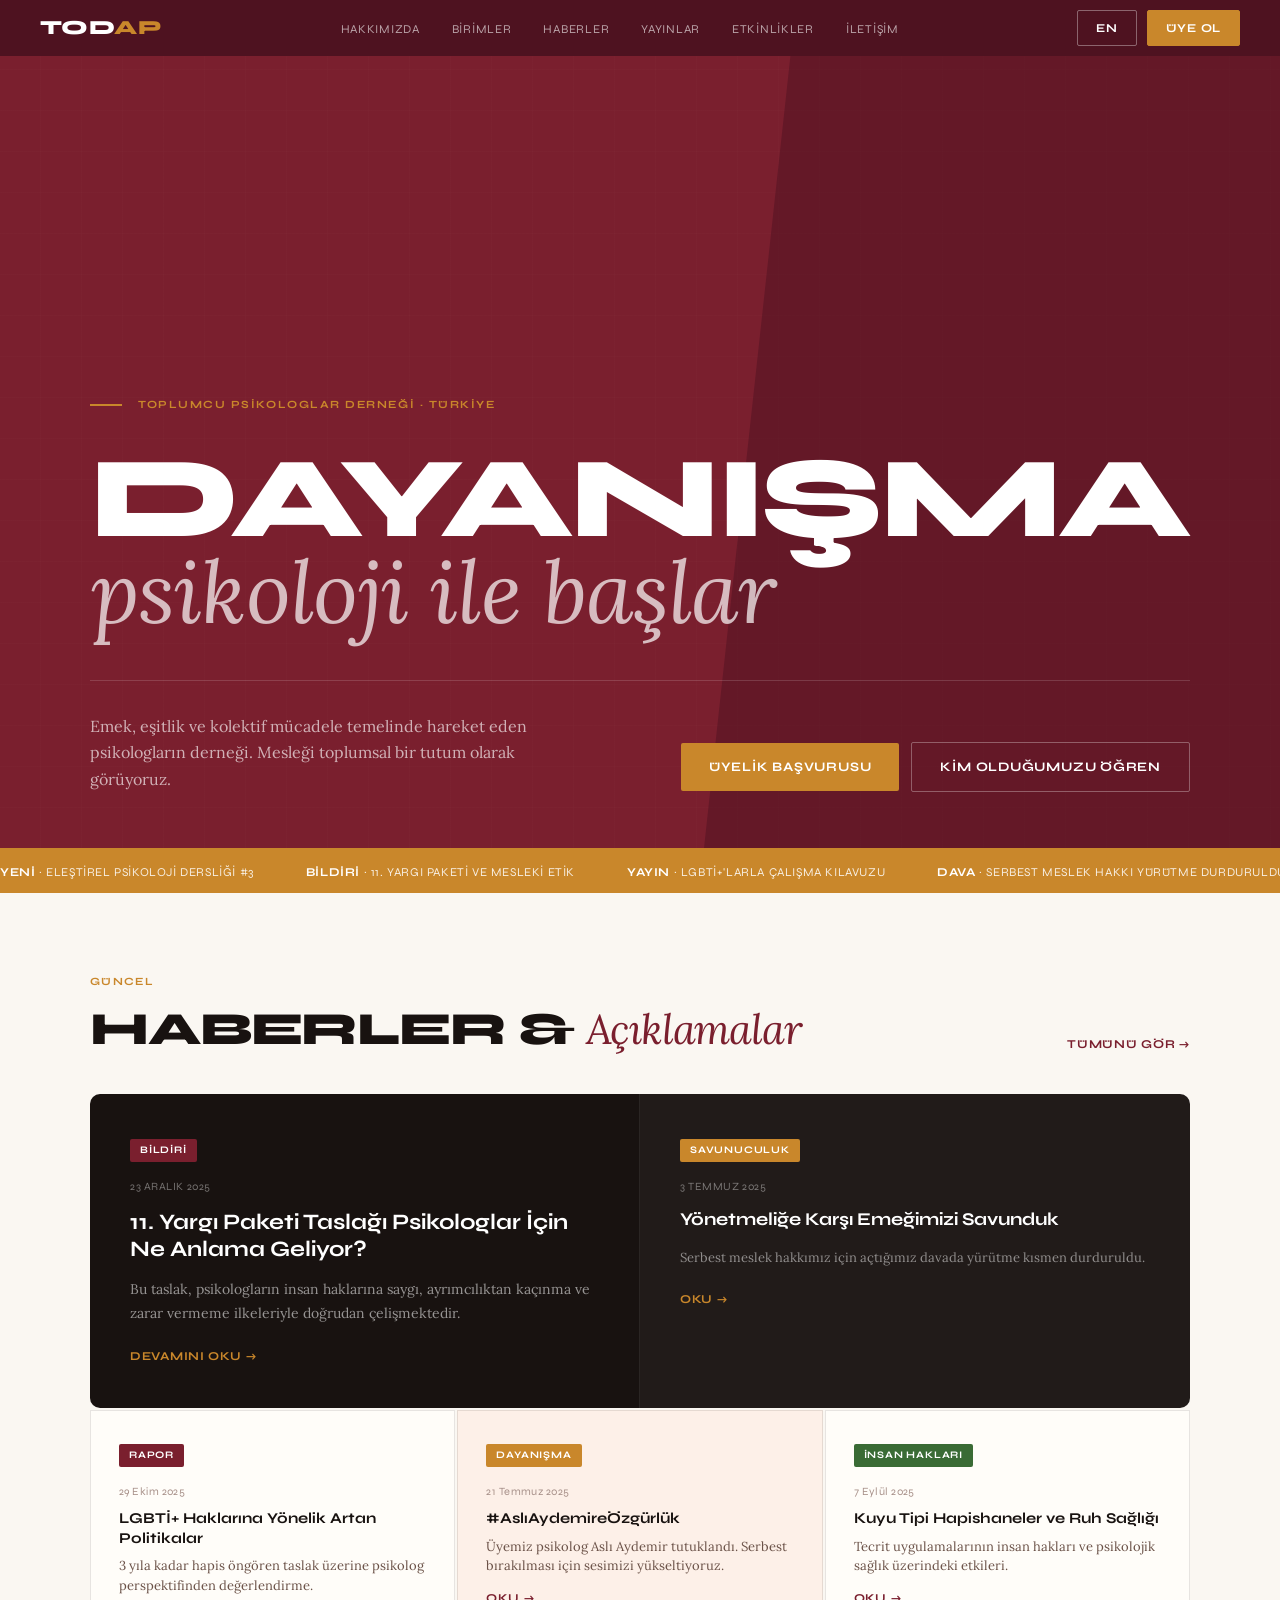
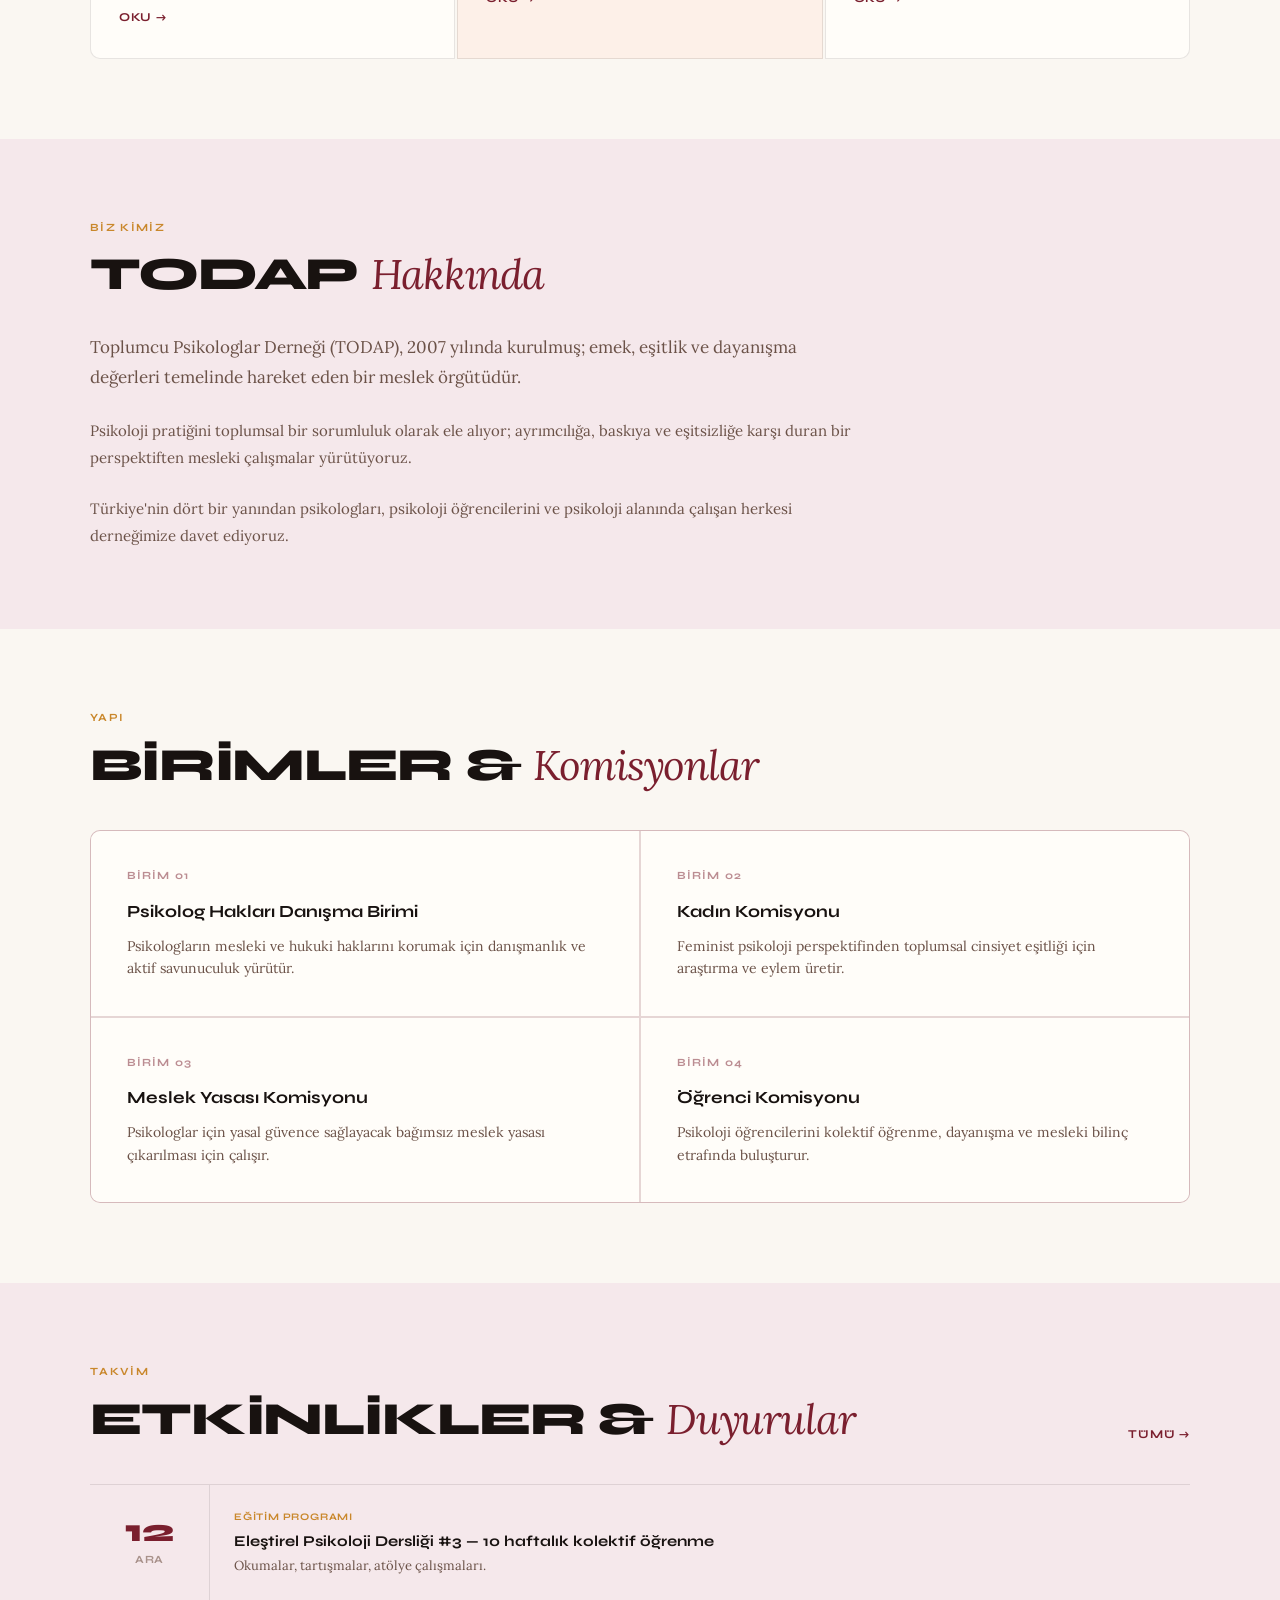
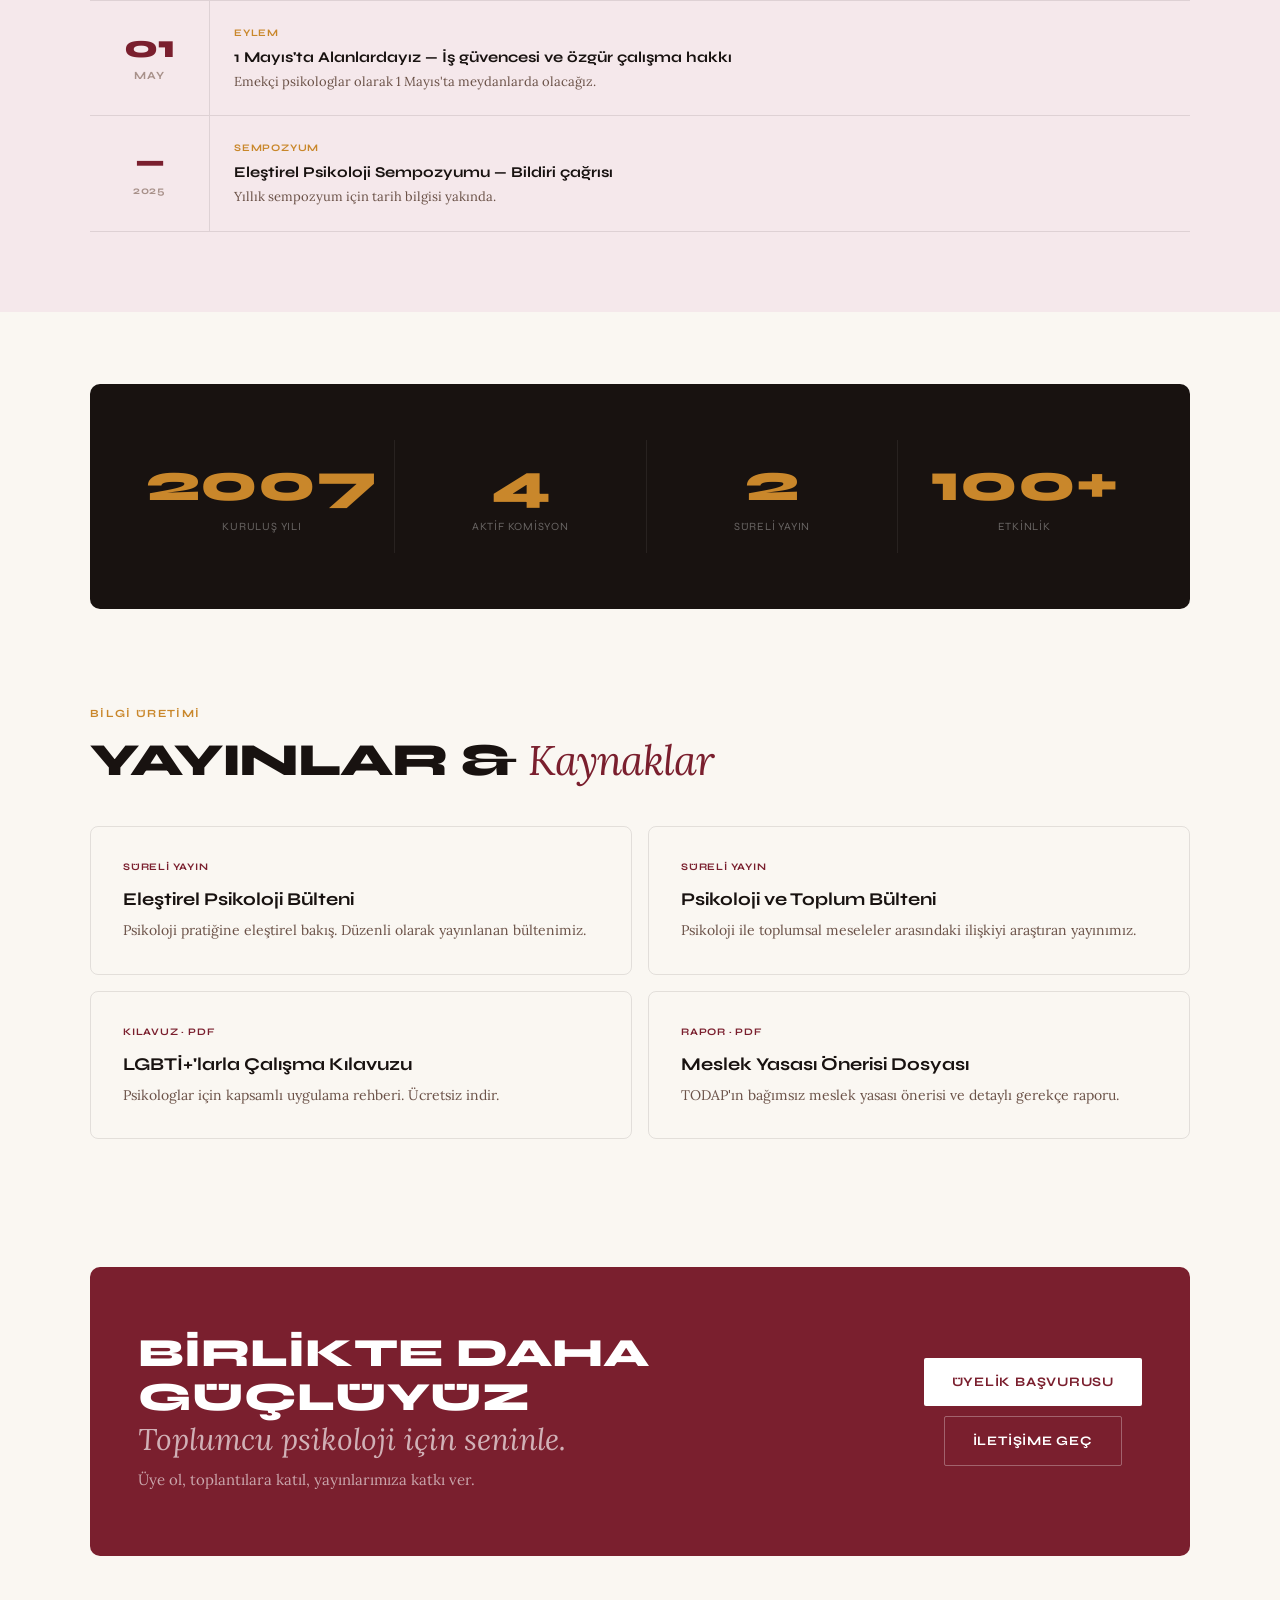
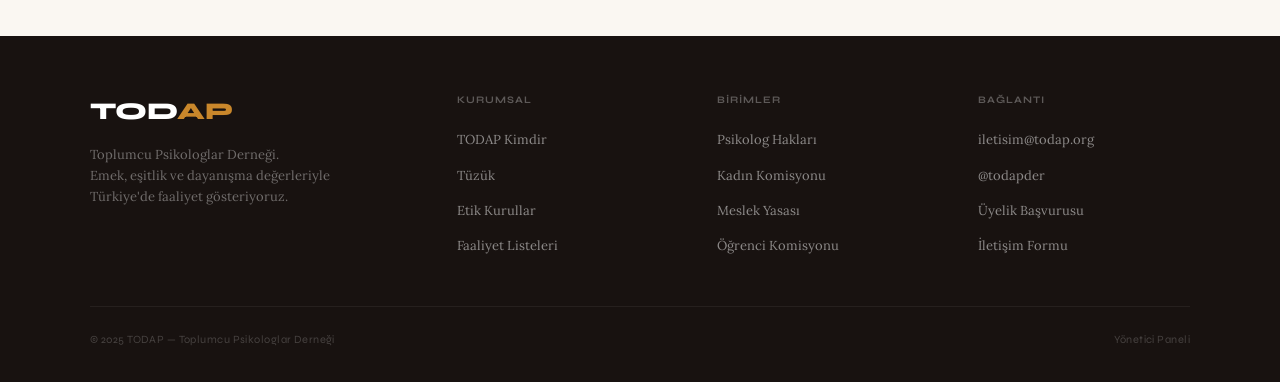
==== index.html @ bd912039 "Initial commit" ====
<!DOCTYPE html>
<html lang="tr">
<head>
<meta charset="UTF-8"/>
<meta name="viewport" content="width=device-width, initial-scale=1.0"/>
<title>TODAP — Toplumcu Psikologlar Derneği</title>
<script src="https://identity.netlify.com/v1/netlify-identity-widget.js"></script>
<link rel="preconnect" href="https://fonts.googleapis.com"/>
<link rel="preconnect" href="https://fonts.gstatic.com" crossorigin/>
<link href="https://fonts.googleapis.com/css2?family=Syne:wght@400;700;800&family=Lora:ital,wght@0,400;0,600;1,400;1,600&display=swap" rel="stylesheet"/>
<style>
*,*::before,*::after{box-sizing:border-box;margin:0;padding:0}
:root{
  --burgundy:#7a1f2e;--burgundy-deep:#4e1220;--burgundy-light:#f5e8eb;
  --mustard:#c9872b;--mustard-light:#fdf3e3;
  --cream:#faf7f2;--warm-white:#fffdf9;
  --ink:#181210;--ink-muted:#6b5248;--ink-faint:#a8918a;
  --bg:#faf7f2;--border:rgba(24,18,16,0.10);
  --fd:'Syne',system-ui,sans-serif;
  --fs:'Lora',Georgia,serif;
}
html{scroll-behavior:smooth}
body{font-family:var(--fs);background:var(--bg);color:var(--ink);font-size:16px;line-height:1.7;-webkit-font-smoothing:antialiased}
nav{position:sticky;top:0;z-index:100;background:var(--burgundy-deep);padding:0 2.5rem;display:flex;align-items:center;justify-content:space-between;height:56px}
.nav-logo{font-family:var(--fd);font-size:20px;font-weight:800;color:#fff;text-decoration:none;letter-spacing:.02em;cursor:pointer}
.nav-logo span{color:var(--mustard)}
.nl{display:flex;gap:2rem;list-style:none}
.nl a{font-family:var(--fd);font-size:12px;font-weight:400;letter-spacing:.06em;color:rgba(255,255,255,.6);text-decoration:none;transition:color .2s;text-transform:uppercase;cursor:pointer}
.nl a:hover{color:#fff}
.nr{display:flex;gap:10px;align-items:center}
.bn{font-family:var(--fd);font-size:12px;font-weight:700;letter-spacing:.06em;text-transform:uppercase;padding:7px 18px;border-radius:2px;text-decoration:none;cursor:pointer;display:inline-block;transition:all .2s}
.bn-o{border:1px solid rgba(255,255,255,.35);background:transparent;color:#fff}
.bn-o:hover{background:#fff;color:var(--burgundy-deep)}
.bn-f{border:1px solid var(--mustard);background:var(--mustard);color:#fff}
.bn-f:hover{background:#b07020}
.hero-wrap{background:var(--burgundy);min-height:88vh;display:flex;flex-direction:column;justify-content:flex-end;padding:3rem 2.5rem 3.5rem;position:relative;overflow:hidden}
.hero-wrap::before{content:'';position:absolute;inset:0;background-image:repeating-linear-gradient(0deg,transparent,transparent 40px,rgba(255,255,255,.012) 40px,rgba(255,255,255,.012) 41px),repeating-linear-gradient(90deg,transparent,transparent 40px,rgba(255,255,255,.012) 40px,rgba(255,255,255,.012) 41px);pointer-events:none}
.hero-wrap::after{content:'';position:absolute;top:0;right:0;width:45%;height:100%;background:var(--burgundy-deep);clip-path:polygon(15% 0,100% 0,100% 100%,0% 100%);opacity:.5}
.hi{position:relative;z-index:1;max-width:1100px;margin:0 auto;width:100%}
.ho{font-family:var(--fd);font-size:11px;font-weight:700;letter-spacing:.14em;text-transform:uppercase;color:var(--mustard);margin-bottom:2rem;display:flex;align-items:center;gap:1rem}
.ho::before{content:'';display:inline-block;width:32px;height:2px;background:var(--mustard)}
h1.hero-h{font-family:var(--fd);font-size:clamp(52px,9vw,120px);font-weight:800;line-height:.92;letter-spacing:-.03em;color:#fff;text-transform:uppercase;margin-bottom:2rem}
.il{font-family:var(--fs);font-style:italic;font-weight:400;text-transform:none;font-size:.75em;color:rgba(255,255,255,.7);display:block;letter-spacing:-.01em}
.hb{display:flex;justify-content:space-between;align-items:flex-end;flex-wrap:wrap;gap:2rem;margin-top:3rem;padding-top:2rem;border-top:1px solid rgba(255,255,255,.15)}
.hd{font-family:var(--fs);font-size:16px;color:rgba(255,255,255,.65);max-width:460px;line-height:1.65}
.hbtns{display:flex;gap:12px;align-items:center;flex-wrap:wrap}
.bm{font-family:var(--fd);font-size:13px;font-weight:700;letter-spacing:.06em;text-transform:uppercase;padding:13px 28px;border-radius:2px;background:var(--mustard);color:#fff;text-decoration:none;border:none;cursor:pointer;transition:all .2s;display:inline-block}
.bm:hover{background:#b07020}
.bgw{font-family:var(--fd);font-size:13px;font-weight:700;letter-spacing:.06em;text-transform:uppercase;padding:13px 28px;border-radius:2px;background:transparent;color:#fff;text-decoration:none;border:1px solid rgba(255,255,255,.3);cursor:pointer;transition:all .2s;display:inline-block}
.bgw:hover{background:rgba(255,255,255,.08)}
.ticker-wrap{background:var(--mustard);overflow:hidden;white-space:nowrap;padding:9px 0}
.ticker-inner{display:inline-block;animation:ticker 38s linear infinite}
.ticker-inner span{font-family:var(--fd);font-size:12px;font-weight:400;letter-spacing:.05em;text-transform:uppercase;color:rgba(255,255,255,.85);margin-right:3rem}
.ticker-inner span strong{color:#fff;font-weight:700}
@keyframes ticker{0%{transform:translateX(0)}100%{transform:translateX(-50%)}}
section{padding:5rem 2.5rem}
.cnt{max-width:1100px;margin:0 auto}
.sl{font-family:var(--fd);font-size:11px;font-weight:700;letter-spacing:.12em;text-transform:uppercase;color:var(--mustard);display:block;margin-bottom:.75rem}
h2.dp{font-family:var(--fd);font-size:clamp(30px,4vw,46px);font-weight:800;letter-spacing:-.025em;line-height:1.1;color:var(--ink);text-transform:uppercase}
h2.dp em{font-family:var(--fs);font-style:italic;font-weight:400;text-transform:none;color:var(--burgundy);font-size:.9em}
.st{display:flex;justify-content:space-between;align-items:flex-end;margin-bottom:2.5rem}
.rm{font-family:var(--fd);font-size:12px;font-weight:700;letter-spacing:.06em;text-transform:uppercase;color:var(--burgundy);text-decoration:none;display:inline-flex;align-items:center;gap:4px;cursor:pointer}
.rm::after{content:'→'}
.rm:hover{text-decoration:underline}
.nf{display:grid;grid-template-columns:1fr 1fr;gap:0;background:var(--ink);border-radius:10px;overflow:hidden;margin-bottom:2px}
.nfl{padding:2.5rem;border-right:1px solid rgba(255,255,255,.08)}
.nfr{padding:2.5rem;background:rgba(255,255,255,.04)}
.nt{display:inline-block;font-family:var(--fd);font-size:10px;font-weight:700;letter-spacing:.08em;text-transform:uppercase;padding:3px 10px;border-radius:2px;background:var(--mustard);color:#fff;margin-bottom:1rem}
.nt.r{background:var(--burgundy)}
.nt.g{background:#3a6b35}
.nd{font-family:var(--fd);font-size:11px;letter-spacing:.05em;color:rgba(255,255,255,.4);text-transform:uppercase;margin-bottom:.75rem}
.nfl h3,.nfr h3{font-family:var(--fd);font-weight:700;line-height:1.2;color:#fff;margin-bottom:1rem}
.nfl h3{font-size:22px}
.nfr h3{font-size:18px}
.nfl p,.nfr p{font-size:14px;color:rgba(255,255,255,.55);line-height:1.7}
.nfr p{font-size:13px;color:rgba(255,255,255,.5)}
.rmw{font-family:var(--fd);font-size:12px;font-weight:700;letter-spacing:.06em;text-transform:uppercase;color:var(--mustard);text-decoration:none;display:inline-flex;align-items:center;gap:4px;margin-top:1.25rem;cursor:pointer}
.rmw::after{content:'→'}
.rmw:hover{text-decoration:underline}
.ns{display:grid;grid-template-columns:1fr 1fr 1fr;gap:2px;margin-top:2px}
.nsi{background:var(--warm-white);padding:1.75rem;border:1px solid var(--border)}
.nsi:first-child{border-radius:0 0 0 10px}
.nsi:last-child{border-radius:0 0 10px 0}
.nsi:nth-child(2){background:#fdf0e8}
.nsi h4{font-family:var(--fd);font-size:15px;font-weight:700;line-height:1.3;color:var(--ink);margin-bottom:.5rem}
.nsi p{font-size:13px;color:var(--ink-muted);line-height:1.5}
.nd2{font-family:var(--fd);font-size:11px;letter-spacing:.04em;color:var(--ink-faint);margin-bottom:.5rem}
.bg{display:grid;grid-template-columns:repeat(2,1fr);gap:2px;background:rgba(122,31,46,.15);border:1px solid rgba(122,31,46,.15);border-radius:10px;overflow:hidden;margin-top:2.5rem}
.bi{background:var(--warm-white);padding:2.25rem;transition:background .2s}
.bi:hover{background:var(--burgundy-light)}
.bn2{font-family:var(--fd);font-size:11px;font-weight:700;letter-spacing:.1em;color:var(--burgundy);opacity:.5;margin-bottom:.75rem;text-transform:uppercase}
.bi h3{font-family:var(--fd);font-size:17px;font-weight:700;color:var(--ink);margin-bottom:.5rem}
.bi p{font-size:14px;color:var(--ink-muted);line-height:1.6}
.er{display:grid;grid-template-columns:120px 1fr;border-bottom:1px solid var(--border);text-decoration:none;color:inherit;transition:background .2s;cursor:pointer}
.er:hover{background:var(--mustard-light)}
.er:first-of-type{border-top:1px solid var(--border)}
.edb{padding:1.5rem;border-right:1px solid var(--border);text-align:center;display:flex;flex-direction:column;justify-content:center}
.ed{font-family:var(--fd);font-size:32px;font-weight:800;color:var(--burgundy);line-height:1}
.em{font-family:var(--fd);font-size:11px;font-weight:700;letter-spacing:.08em;text-transform:uppercase;color:var(--ink-faint);margin-top:4px}
.eb{padding:1.5rem}
.ec{font-family:var(--fd);font-size:10px;font-weight:700;letter-spacing:.08em;text-transform:uppercase;color:var(--mustard);margin-bottom:5px}
.et{font-family:var(--fd);font-size:15px;font-weight:700;color:var(--ink);line-height:1.4}
.edesc{font-size:13px;color:var(--ink-muted);margin-top:4px;line-height:1.5}
.sb{background:var(--ink);padding:3.5rem 2.5rem;border-radius:10px;display:grid;grid-template-columns:repeat(4,1fr);gap:0;margin-top:2.5rem}
.sc{text-align:center;padding:1rem;border-right:1px solid rgba(255,255,255,.07)}
.sc:last-child{border-right:none}
.sn{font-family:var(--fd);font-size:54px;font-weight:800;color:var(--mustard);display:block;line-height:1}
.sl2{font-family:var(--fd);font-size:11px;letter-spacing:.07em;text-transform:uppercase;color:rgba(255,255,255,.35);margin-top:8px}
.pr{display:grid;grid-template-columns:1fr 1fr;gap:16px;margin-top:2.5rem}
.pi{padding:2rem;border:1px solid var(--border);border-radius:8px;text-decoration:none;color:inherit;display:block;transition:all .2s}
.pi:hover{border-color:var(--burgundy);background:var(--burgundy-light)}
.pt{font-family:var(--fd);font-size:10px;font-weight:700;letter-spacing:.08em;text-transform:uppercase;color:var(--burgundy);margin-bottom:.75rem;display:block}
.pi h3{font-family:var(--fd);font-size:18px;font-weight:700;color:var(--ink);margin-bottom:.5rem;line-height:1.3}
.pi p{font-size:14px;color:var(--ink-muted);line-height:1.6}
.cta{background:var(--burgundy);border-radius:10px;padding:4rem 3rem;display:grid;grid-template-columns:1fr auto;align-items:center;gap:3rem}
.cta h2{font-family:var(--fd);font-size:clamp(24px,3.5vw,40px);font-weight:800;text-transform:uppercase;color:#fff;line-height:1.1}
.cta h2 span{display:block;font-family:var(--fs);font-style:italic;font-weight:400;text-transform:none;font-size:.75em;color:rgba(255,255,255,.65);margin-top:4px}
.cta p{font-size:15px;color:rgba(255,255,255,.6);margin-top:.75rem;line-height:1.6}
.ctab{display:flex;flex-direction:column;gap:10px;align-items:center}
.bws{font-family:var(--fd);font-size:13px;font-weight:700;letter-spacing:.06em;text-transform:uppercase;padding:13px 28px;border-radius:2px;background:#fff;color:var(--burgundy);text-decoration:none;display:inline-block;transition:all .2s;white-space:nowrap;cursor:pointer}
.bws:hover{background:var(--cream)}
footer{background:var(--ink);padding:3.5rem 2.5rem 2rem}
.fi{max-width:1100px;margin:0 auto;display:grid;grid-template-columns:1.5fr 1fr 1fr 1fr;gap:3rem}
.fl{font-family:var(--fd);font-size:24px;font-weight:800;color:#fff;display:block;margin-bottom:.75rem}
.fl span{color:var(--mustard)}
.fc h4{font-family:var(--fd);font-size:10px;font-weight:700;letter-spacing:.1em;text-transform:uppercase;color:rgba(255,255,255,.3);margin-bottom:1rem}
.fc ul{list-style:none}
.fc li{margin-bottom:.5rem}
.fc a{font-size:13px;color:rgba(255,255,255,.5);text-decoration:none;transition:color .2s;cursor:pointer}
.fc a:hover{color:#fff}
.fb{max-width:1100px;margin:2.5rem auto 0;padding-top:1.5rem;border-top:1px solid rgba(255,255,255,.06);display:flex;justify-content:space-between;font-family:var(--fd);font-size:11px;letter-spacing:.04em;color:rgba(255,255,255,.2)}
.fa{font-family:var(--fd);font-size:11px;color:rgba(255,255,255,.2);text-decoration:none;transition:color .2s}
.fa:hover{color:rgba(255,255,255,.5)}
.pv{display:none}
.pv.on{display:block}
.ah{background:var(--burgundy);padding:4rem 2.5rem 3rem}
.ahi{max-width:760px;margin:0 auto}
.ab{font-family:var(--fd);font-size:12px;font-weight:700;letter-spacing:.06em;text-transform:uppercase;color:rgba(255,255,255,.5);text-decoration:none;display:inline-flex;align-items:center;gap:6px;margin-bottom:2rem;transition:color .2s;cursor:pointer}
.ab:hover{color:#fff}
.ab::before{content:'←'}
.at{display:inline-block;font-family:var(--fd);font-size:10px;font-weight:700;letter-spacing:.08em;text-transform:uppercase;padding:3px 10px;border-radius:2px;background:var(--mustard);color:#fff;margin-bottom:1rem}
.at.r{background:var(--burgundy)}
.at.g{background:#3a6b35}
.ah h1{font-family:var(--fd);font-size:clamp(26px,4vw,44px);font-weight:800;color:#fff;line-height:1.15;margin-bottom:1rem;text-transform:uppercase}
.adate{font-family:var(--fd);font-size:12px;color:rgba(255,255,255,.4);letter-spacing:.05em;text-transform:uppercase}
.abody{max-width:760px;margin:0 auto;padding:3.5rem 2.5rem}
.abody h2{font-family:var(--fd);font-size:22px;font-weight:800;color:var(--ink);margin:2.5rem 0 1rem;text-transform:uppercase}
.abody h3{font-family:var(--fd);font-size:18px;font-weight:700;color:var(--ink);margin:2rem 0 .75rem}
.abody p{font-size:16px;color:var(--ink-muted);line-height:1.8;margin-bottom:1.25rem}
.abody ul,.abody ol{padding-left:1.5rem;margin-bottom:1.25rem}
.abody li{font-size:15px;color:var(--ink-muted);line-height:1.7;margin-bottom:.4rem}
.abody strong{color:var(--ink);font-weight:600}
.abody em{font-style:italic;color:var(--burgundy)}
.abody blockquote{border-left:3px solid var(--mustard);padding-left:1.25rem;margin:1.5rem 0;font-style:italic;color:var(--ink-muted)}
.fp{background:var(--warm-white);border-radius:12px;padding:3rem;max-width:680px;margin:0 auto;border:1px solid var(--border)}
.fp h2{font-family:var(--fd);font-size:28px;font-weight:800;color:var(--ink);margin-bottom:.5rem;text-transform:uppercase}
.fp .sub{font-size:15px;color:var(--ink-muted);margin-bottom:2.5rem;line-height:1.6}
.fg{margin-bottom:1.5rem}
.fg label{font-family:var(--fd);font-size:12px;font-weight:700;letter-spacing:.07em;text-transform:uppercase;color:var(--ink-muted);display:block;margin-bottom:.5rem}
.fg input,.fg select,.fg textarea{width:100%;padding:11px 14px;border:1px solid var(--border);border-radius:4px;background:var(--bg);font-family:var(--fs);font-size:15px;color:var(--ink);outline:none;transition:border-color .2s;line-height:1.5}
.fg input:focus,.fg select:focus,.fg textarea:focus{border-color:var(--burgundy)}
.fg textarea{min-height:120px;resize:vertical}
.fr2{display:grid;grid-template-columns:1fr 1fr;gap:1rem}
.fs2{font-family:var(--fd);font-size:13px;font-weight:700;letter-spacing:.06em;text-transform:uppercase;padding:14px 32px;border-radius:2px;background:var(--burgundy);color:#fff;border:none;cursor:pointer;transition:background .2s;width:100%;margin-top:.5rem}
.fs2:hover{background:var(--burgundy-deep)}
.fn{font-size:12px;color:var(--ink-faint);margin-top:1rem;text-align:center;line-height:1.6}
.sm{display:none;background:#eef7ee;border:1px solid #c3e6c3;border-radius:6px;padding:1.25rem;text-align:center;font-size:15px;color:#2d6a2d;margin-top:1.5rem}
@media(max-width:768px){
  .nl{display:none}
  h1.hero-h{font-size:52px}
  .nf{grid-template-columns:1fr}
  .nfl{border-right:none;border-bottom:1px solid rgba(255,255,255,.08)}
  .ns{grid-template-columns:1fr}
  .bg{grid-template-columns:1fr}
  .sb{grid-template-columns:1fr 1fr}
  .pr{grid-template-columns:1fr}
  .cta{grid-template-columns:1fr;text-align:center}
  .ctab{align-items:center}
  .fi{grid-template-columns:1fr 1fr;gap:2rem}
  .er{grid-template-columns:80px 1fr}
  .fr2{grid-template-columns:1fr}
  .fp{padding:2rem 1.5rem}
}
</style>
</head>
<body>

<nav>
  <a class="nav-logo" onclick="goHome()">TOD<span>AP</span></a>
  <ul class="nl">
    <li><a onclick="goHome();scrollTo('hakkinda-s')">Hakkımızda</a></li>
    <li><a onclick="goHome();scrollTo('birimler')">Birimler</a></li>
    <li><a onclick="goHome();scrollTo('haberler')">Haberler</a></li>
    <li><a onclick="goHome();scrollTo('yayinlar')">Yayınlar</a></li>
    <li><a onclick="goHome();scrollTo('etkinlikler')">Etkinlikler</a></li>
    <li><a onclick="go('iletisim')">İletişim</a></li>
  </ul>
  <div class="nr">
    <a class="bn bn-o" href="#">EN</a>
    <a class="bn bn-f" onclick="go('uyelik')">Üye Ol</a>
  </div>
</nav>

<!-- HOME -->
<div id="p-home" class="pv on">
  <div class="hero-wrap">
    <div class="hi">
      <div class="ho">Toplumcu Psikologlar Derneği · Türkiye</div>
      <h1 class="hero-h">Dayanışma<br><span class="il">psikoloji ile başlar</span></h1>
      <div class="hb">
        <p class="hd">Emek, eşitlik ve kolektif mücadele temelinde hareket eden psikologların derneği. Mesleği toplumsal bir tutum olarak görüyoruz.</p>
        <div class="hbtns">
          <a class="bm" onclick="go('uyelik')">Üyelik Başvurusu</a>
          <a class="bgw" onclick="goHome();scrollTo('hakkinda-s')">Kim Olduğumuzu Öğren</a>
        </div>
      </div>
    </div>
  </div>
  <div class="ticker-wrap"><div class="ticker-inner">
    <span><strong>Yeni</strong> · Eleştirel Psikoloji Dersliği #3</span>
    <span><strong>Bildiri</strong> · 11. Yargı Paketi ve Mesleki Etik</span>
    <span><strong>Yayın</strong> · LGBTİ+'larla Çalışma Kılavuzu</span>
    <span><strong>Dava</strong> · Serbest Meslek Hakkı Yürütme Durduruldu</span>
    <span><strong>Yeni</strong> · Eleştirel Psikoloji Dersliği #3</span>
    <span><strong>Bildiri</strong> · 11. Yargı Paketi ve Mesleki Etik</span>
    <span><strong>Yayın</strong> · LGBTİ+'larla Çalışma Kılavuzu</span>
    <span><strong>Dava</strong> · Serbest Meslek Hakkı Yürütme Durduruldu</span>
  </div></div>

  <section id="haberler">
    <div class="cnt">
      <div class="st"><div><span class="sl">Güncel</span><h2 class="dp">Haberler & <em>Açıklamalar</em></h2></div><a class="rm" onclick="go('haberler')">Tümünü Gör</a></div>
      <div class="nf">
        <div class="nfl">
          <span class="nt r">Bildiri</span><div class="nd">23 Aralık 2025</div>
          <h3>11. Yargı Paketi Taslağı Psikologlar İçin Ne Anlama Geliyor?</h3>
          <p>Bu taslak, psikologların insan haklarına saygı, ayrımcılıktan kaçınma ve zarar vermeme ilkeleriyle doğrudan çelişmektedir.</p>
          <a class="rmw" onclick="article('yargi-paketi')">Devamını Oku</a>
        </div>
        <div class="nfr">
          <span class="nt">Savunuculuk</span><div class="nd">3 Temmuz 2025</div>
          <h3>Yönetmeliğe Karşı Emeğimizi Savunduk</h3>
          <p>Serbest meslek hakkımız için açtığımız davada yürütme kısmen durduruldu.</p>
          <a class="rmw" onclick="article('serbest-meslek')">Oku</a>
        </div>
      </div>
      <div class="ns">
        <div class="nsi"><span class="nt r" style="font-family:var(--fd)">Rapor</span><div class="nd2">29 Ekim 2025</div><h4>LGBTİ+ Haklarına Yönelik Artan Politikalar</h4><p>3 yıla kadar hapis öngören taslak üzerine psikolog perspektifinden değerlendirme.</p><a class="rm" onclick="article('lgbti')" style="margin-top:.75rem;display:inline-flex">Oku</a></div>
        <div class="nsi"><span class="nt" style="font-family:var(--fd)">Dayanışma</span><div class="nd2">21 Temmuz 2025</div><h4>#AslıAydemireÖzgürlük</h4><p>Üyemiz psikolog Aslı Aydemir tutuklandı. Serbest bırakılması için sesimizi yükseltiyoruz.</p><a class="rm" onclick="article('asli')" style="margin-top:.75rem;display:inline-flex">Oku</a></div>
        <div class="nsi"><span class="nt g" style="font-family:var(--fd)">İnsan Hakları</span><div class="nd2">7 Eylül 2025</div><h4>Kuyu Tipi Hapishaneler ve Ruh Sağlığı</h4><p>Tecrit uygulamalarının insan hakları ve psikolojik sağlık üzerindeki etkileri.</p><a class="rm" onclick="article('kuyu')" style="margin-top:.75rem;display:inline-flex">Oku</a></div>
      </div>
    </div>
  </section>

  <section id="hakkinda-s" style="background:var(--burgundy-light)">
    <div class="cnt">
      <span class="sl">Biz Kimiz</span><h2 class="dp">TODAP <em>Hakkında</em></h2>
      <div style="max-width:780px;margin-top:2rem">
        <p style="font-size:17px;color:var(--ink-muted);line-height:1.8;margin-bottom:1.5rem">Toplumcu Psikologlar Derneği (TODAP), 2007 yılında kurulmuş; emek, eşitlik ve dayanışma değerleri temelinde hareket eden bir meslek örgütüdür.</p>
        <p style="font-size:15px;color:var(--ink-muted);line-height:1.8;margin-bottom:1.5rem">Psikoloji pratiğini toplumsal bir sorumluluk olarak ele alıyor; ayrımcılığa, baskıya ve eşitsizliğe karşı duran bir perspektiften mesleki çalışmalar yürütüyoruz.</p>
        <p style="font-size:15px;color:var(--ink-muted);line-height:1.8">Türkiye'nin dört bir yanından psikologları, psikoloji öğrencilerini ve psikoloji alanında çalışan herkesi derneğimize davet ediyoruz.</p>
      </div>
    </div>
  </section>

  <section id="birimler">
    <div class="cnt">
      <span class="sl">Yapı</span><h2 class="dp">Birimler & <em>Komisyonlar</em></h2>
      <div class="bg">
        <div class="bi"><div class="bn2">Birim 01</div><h3>Psikolog Hakları Danışma Birimi</h3><p>Psikologların mesleki ve hukuki haklarını korumak için danışmanlık ve aktif savunuculuk yürütür.</p></div>
        <div class="bi"><div class="bn2">Birim 02</div><h3>Kadın Komisyonu</h3><p>Feminist psikoloji perspektifinden toplumsal cinsiyet eşitliği için araştırma ve eylem üretir.</p></div>
        <div class="bi"><div class="bn2">Birim 03</div><h3>Meslek Yasası Komisyonu</h3><p>Psikologlar için yasal güvence sağlayacak bağımsız meslek yasası çıkarılması için çalışır.</p></div>
        <div class="bi"><div class="bn2">Birim 04</div><h3>Öğrenci Komisyonu</h3><p>Psikoloji öğrencilerini kolektif öğrenme, dayanışma ve mesleki bilinç etrafında buluşturur.</p></div>
      </div>
    </div>
  </section>

  <section id="etkinlikler" style="background:var(--burgundy-light)">
    <div class="cnt">
      <div class="st"><div><span class="sl">Takvim</span><h2 class="dp">Etkinlikler & <em>Duyurular</em></h2></div><a class="rm" onclick="go('etkinlikler')">Tümü</a></div>
      <a class="er" onclick="etkinlik('derslik')"><div class="edb"><div class="ed">12</div><div class="em">Ara</div></div><div class="eb"><div class="ec">Eğitim Programı</div><div class="et">Eleştirel Psikoloji Dersliği #3 — 10 haftalık kolektif öğrenme</div><div class="edesc">Okumalar, tartışmalar, atölye çalışmaları.</div></div></a>
      <a class="er" onclick="etkinlik('1mayis')"><div class="edb"><div class="ed">01</div><div class="em">May</div></div><div class="eb"><div class="ec">Eylem</div><div class="et">1 Mayıs'ta Alanlardayız — İş güvencesi ve özgür çalışma hakkı</div><div class="edesc">Emekçi psikologlar olarak 1 Mayıs'ta meydanlarda olacağız.</div></div></a>
      <a class="er" onclick="etkinlik('sempozyum')"><div class="edb"><div class="ed">—</div><div class="em">2025</div></div><div class="eb"><div class="ec">Sempozyum</div><div class="et">Eleştirel Psikoloji Sempozyumu — Bildiri çağrısı</div><div class="edesc">Yıllık sempozyum için tarih bilgisi yakında.</div></div></a>
    </div>
  </section>

  <section style="padding-top:2rem;padding-bottom:4rem">
    <div class="cnt">
      <div class="sb">
        <div class="sc"><span class="sn">2007</span><div class="sl2">Kuruluş yılı</div></div>
        <div class="sc"><span class="sn">4</span><div class="sl2">Aktif komisyon</div></div>
        <div class="sc"><span class="sn">2</span><div class="sl2">Süreli yayın</div></div>
        <div class="sc"><span class="sn">100+</span><div class="sl2">Etkinlik</div></div>
      </div>
    </div>
  </section>

  <section id="yayinlar" style="padding-top:2rem">
    <div class="cnt">
      <span class="sl">Bilgi Üretimi</span><h2 class="dp">Yayınlar & <em>Kaynaklar</em></h2>
      <div class="pr">
        <a class="pi" href="http://elestirelpsikolojibulteni.todap.org/" target="_blank" rel="noopener"><span class="pt">Süreli Yayın</span><h3>Eleştirel Psikoloji Bülteni</h3><p>Psikoloji pratiğine eleştirel bakış. Düzenli olarak yayınlanan bültenimiz.</p></a>
        <a class="pi" href="http://psikolojivetoplum.todap.org/" target="_blank" rel="noopener"><span class="pt">Süreli Yayın</span><h3>Psikoloji ve Toplum Bülteni</h3><p>Psikoloji ile toplumsal meseleler arasındaki ilişkiyi araştıran yayınımız.</p></a>
        <a class="pi" href="https://todap.org/images/raporlar_brosurler/psikologlar_icin_lgbtilerle_calisma_kilavuzu_TODAP.pdf" target="_blank" rel="noopener"><span class="pt">Kılavuz · PDF</span><h3>LGBTİ+'larla Çalışma Kılavuzu</h3><p>Psikologlar için kapsamlı uygulama rehberi. Ücretsiz indir.</p></a>
        <a class="pi" href="https://todap.org/images/raporlar_brosurler/MeslekYasasiDosyasi.pdf" target="_blank" rel="noopener"><span class="pt">Rapor · PDF</span><h3>Meslek Yasası Önerisi Dosyası</h3><p>TODAP'ın bağımsız meslek yasası önerisi ve detaylı gerekçe raporu.</p></a>
      </div>
    </div>
  </section>

  <section style="padding-top:3rem">
    <div class="cnt">
      <div class="cta">
        <div><h2>Birlikte daha güçlüyüz<span>Toplumcu psikoloji için seninle.</span></h2><p>Üye ol, toplantılara katıl, yayınlarımıza katkı ver.</p></div>
        <div class="ctab"><a class="bws" onclick="go('uyelik')">Üyelik Başvurusu</a><a class="bgw" onclick="go('iletisim')" style="margin-top:0">İletişime Geç</a></div>
      </div>
    </div>
  </section>
</div>

<!-- HABER DETAY -->
<div id="p-haber" class="pv">
  <div class="ah"><div class="ahi">
    <a class="ab" onclick="go('haberler')">Haberlere Dön</a>
    <div id="a-tag" class="at r"></div>
    <h1 id="a-title"></h1>
    <div id="a-date" class="adate"></div>
  </div></div>
  <div class="abody" id="a-body"></div>
  <section style="padding-top:1rem;padding-bottom:3rem"><div class="cnt" style="border-top:1px solid var(--border);padding-top:2rem;display:flex;gap:1rem;flex-wrap:wrap">
    <a class="bm" onclick="go('haberler')">← Tüm Haberler</a>
    <a class="bgw" onclick="goHome()" style="color:var(--ink);border-color:var(--border)">Ana Sayfa</a>
  </div></section>
</div>

<!-- ETKİNLİK DETAY -->
<div id="p-etkinlik" class="pv">
  <div class="ah"><div class="ahi">
    <a class="ab" onclick="go('etkinlikler')">Etkinliklere Dön</a>
    <div id="e-tag" class="at"></div>
    <h1 id="e-title"></h1>
    <div id="e-date" class="adate"></div>
  </div></div>
  <div class="abody" id="e-body"></div>
  <section style="padding-top:1rem;padding-bottom:3rem"><div class="cnt" style="border-top:1px solid var(--border);padding-top:2rem;display:flex;gap:1rem;flex-wrap:wrap">
    <a class="bm" onclick="go('uyelik')">Kayıt / Üyelik</a>
    <a class="bgw" onclick="go('iletisim')" style="color:var(--ink);border-color:var(--border)">Bilgi Al</a>
  </div></section>
</div>

<!-- TÜM HABERLER LİSTESİ -->
<div id="p-haberler" class="pv">
  <div class="ah" style="min-height:auto;padding:3rem 2.5rem 2.5rem"><div class="ahi"><a class="ab" onclick="goHome()">Ana Sayfaya Dön</a><h1 style="font-family:var(--fd);font-size:clamp(32px,5vw,54px);font-weight:800;color:#fff;text-transform:uppercase;margin-top:1.5rem">Tüm <span style="font-family:var(--fs);font-style:italic;font-weight:400;text-transform:none;font-size:.8em;color:rgba(255,255,255,.7)">Haberler</span></h1></div></div>
  <section><div class="cnt" id="haberler-list"></div></section>
</div>

<!-- TÜM ETKİNLİKLER LİSTESİ -->
<div id="p-etkinlikler" class="pv">
  <div class="ah" style="min-height:auto;padding:3rem 2.5rem 2.5rem"><div class="ahi"><a class="ab" onclick="goHome()">Ana Sayfaya Dön</a><h1 style="font-family:var(--fd);font-size:clamp(32px,5vw,54px);font-weight:800;color:#fff;text-transform:uppercase;margin-top:1.5rem">Tüm <span style="font-family:var(--fs);font-style:italic;font-weight:400;text-transform:none;font-size:.8em;color:rgba(255,255,255,.7)">Etkinlikler</span></h1></div></div>
  <section><div class="cnt" id="etkinlik-list"></div></section>
</div>

<!-- ÜYELİK -->
<div id="p-uyelik" class="pv">
  <div class="ah" style="min-height:auto;padding:3rem 2.5rem 2.5rem"><div style="max-width:680px;margin:0 auto"><a class="ab" onclick="goHome()">Ana Sayfaya Dön</a><h1 style="font-family:var(--fd);font-size:clamp(32px,5vw,54px);font-weight:800;color:#fff;text-transform:uppercase;margin-top:1.5rem;line-height:1.05">Üyelik<br><span style="font-family:var(--fs);font-style:italic;font-weight:400;text-transform:none;font-size:.7em;color:rgba(255,255,255,.65)">Dayanışmaya katıl</span></h1></div></div>
  <section><div class="fp">
    <h2>Başvuru Formu</h2>
    <p class="sub">TODAP üyesi olmak için aşağıdaki formu doldurun. Başvurunuz değerlendirildikten sonra sizinle iletişime geçeceğiz.</p>
    <form name="uyelik" method="POST" data-netlify="true" onsubmit="formOK(event,'u-ok')">
      <input type="hidden" name="form-name" value="uyelik"/>
      <div class="fr2"><div class="fg"><label>Ad</label><input type="text" name="ad" required placeholder="Adınız"/></div><div class="fg"><label>Soyad</label><input type="text" name="soyad" required placeholder="Soyadınız"/></div></div>
      <div class="fg"><label>E-posta</label><input type="email" name="eposta" required placeholder="ornek@mail.com"/></div>
      <div class="fg"><label>Telefon</label><input type="tel" name="telefon" placeholder="0555 000 00 00"/></div>
      <div class="fg"><label>Meslek / Unvan</label><select name="meslek" required><option value="">Seçiniz</option><option>Psikolog</option><option>Klinik Psikolog</option><option>Psikoloji Öğrencisi</option><option>Akademisyen</option><option>Diğer</option></select></div>
      <div class="fr2"><div class="fg"><label>Çalışma Alanı</label><input type="text" name="alan" placeholder="Klinik, eğitim, araştırma..."/></div><div class="fg"><label>Şehir</label><input type="text" name="sehir" required placeholder="İstanbul"/></div></div>
      <div class="fg"><label>TODAP'a neden üye olmak istiyorsunuz?</label><textarea name="neden" placeholder="Kısaca belirtiniz..."></textarea></div>
      <button type="submit" class="fs2">Başvuruyu Gönder</button>
      <p class="fn">Üyelik başvuruları TODAP Yönetim Kurulu tarafından değerlendirilir. Bilgileriniz üçüncü taraflarla paylaşılmaz.</p>
    </form>
    <div id="u-ok" class="sm">✓ Başvurunuz alındı. En kısa sürede sizinle iletişime geçeceğiz.</div>
  </div></section>
</div>

<!-- İLETİŞİM -->
<div id="p-iletisim" class="pv">
  <div class="ah" style="min-height:auto;padding:3rem 2.5rem 2.5rem"><div style="max-width:680px;margin:0 auto"><a class="ab" onclick="goHome()">Ana Sayfaya Dön</a><h1 style="font-family:var(--fd);font-size:clamp(32px,5vw,54px);font-weight:800;color:#fff;text-transform:uppercase;margin-top:1.5rem;line-height:1.05">İletişim<br><span style="font-family:var(--fs);font-style:italic;font-weight:400;text-transform:none;font-size:.7em;color:rgba(255,255,255,.65)">Bize ulaşın</span></h1></div></div>
  <section><div style="max-width:900px;margin:0 auto;display:grid;grid-template-columns:1fr 260px;gap:3rem;align-items:start">
    <div class="fp" style="margin:0">
      <h2>Mesaj Gönder</h2>
      <p class="sub">Sorularınız, önerileriniz veya basın talepleri için aşağıdaki formu kullanabilirsiniz.</p>
      <form name="iletisim" method="POST" data-netlify="true" onsubmit="formOK(event,'i-ok')">
        <input type="hidden" name="form-name" value="iletisim"/>
        <div class="fr2"><div class="fg"><label>Ad Soyad</label><input type="text" name="isim" required placeholder="Adınız Soyadınız"/></div><div class="fg"><label>E-posta</label><input type="email" name="eposta" required placeholder="ornek@mail.com"/></div></div>
        <div class="fg"><label>Konu</label><select name="konu"><option>Genel Bilgi</option><option>Basın & Medya</option><option>Üyelik</option><option>Etik Başvuru</option><option>Hukuki Danışma</option><option>Diğer</option></select></div>
        <div class="fg"><label>Mesajınız</label><textarea name="mesaj" required placeholder="Mesajınızı buraya yazın..." style="min-height:150px"></textarea></div>
        <button type="submit" class="fs2">Gönder</button>
      </form>
      <div id="i-ok" class="sm">✓ Mesajınız iletildi. En kısa sürede yanıt vereceğiz.</div>
    </div>
    <div style="padding-top:1rem">
      <div style="margin-bottom:2rem"><div style="font-family:var(--fd);font-size:11px;font-weight:700;letter-spacing:.1em;text-transform:uppercase;color:var(--ink-faint);margin-bottom:.5rem">E-posta</div><a href="mailto:iletisim@todap.org" style="font-size:15px;color:var(--burgundy);text-decoration:none">iletisim@todap.org</a></div>
      <div style="margin-bottom:2rem"><div style="font-family:var(--fd);font-size:11px;font-weight:700;letter-spacing:.1em;text-transform:uppercase;color:var(--ink-faint);margin-bottom:.5rem">Sosyal Medya</div><div style="display:flex;flex-direction:column;gap:6px"><a href="https://twitter.com/todapder" target="_blank" rel="noopener" style="font-size:14px;color:var(--ink-muted);text-decoration:none">Twitter · @todapder</a><a href="https://facebook.com/todap" target="_blank" rel="noopener" style="font-size:14px;color:var(--ink-muted);text-decoration:none">Facebook · TODAP</a></div></div>
      <div><div style="font-family:var(--fd);font-size:11px;font-weight:700;letter-spacing:.1em;text-transform:uppercase;color:var(--ink-faint);margin-bottom:.5rem">Etik Başvuru</div><p style="font-size:13px;color:var(--ink-muted);line-height:1.6">Etik ihlal bildirimi için doğrudan e-posta ile başvurabilirsiniz.</p></div>
    </div>
  </div></section>
</div>

<!-- FOOTER -->
<footer>
  <div class="fi">
    <div><span class="fl">TOD<span>AP</span></span><p style="font-size:13px;color:rgba(255,255,255,.38);line-height:1.6;font-family:var(--fs)">Toplumcu Psikologlar Derneği.<br>Emek, eşitlik ve dayanışma değerleriyle<br>Türkiye'de faaliyet gösteriyoruz.</p></div>
    <div class="fc"><h4>Kurumsal</h4><ul>
      <li><a onclick="goHome();scrollTo('hakkinda-s')">TODAP Kimdir</a></li>
      <li><a href="https://todap.org/Tuzuk.aspx" target="_blank" rel="noopener">Tüzük</a></li>
      <li><a href="https://todap.org/etik_kurullar.aspx" target="_blank" rel="noopener">Etik Kurullar</a></li>
      <li><a href="https://todap.org/bolumler.aspx?link=4&bolumId=5" target="_blank" rel="noopener">Faaliyet Listeleri</a></li>
    </ul></div>
    <div class="fc"><h4>Birimler</h4><ul>
      <li><a href="https://todap.org/bolumler.aspx?link=3&bolumId=12" target="_blank" rel="noopener">Psikolog Hakları</a></li>
      <li><a href="https://todap.org/bolumler.aspx?link=3&bolumId=13" target="_blank" rel="noopener">Kadın Komisyonu</a></li>
      <li><a href="https://todap.org/bolumler.aspx?link=3&bolumId=16" target="_blank" rel="noopener">Meslek Yasası</a></li>
      <li><a href="https://todap.org/bolumler.aspx?link=3&bolumId=17" target="_blank" rel="noopener">Öğrenci Komisyonu</a></li>
    </ul></div>
    <div class="fc"><h4>Bağlantı</h4><ul>
      <li><a onclick="go('iletisim')">iletisim@todap.org</a></li>
      <li><a href="https://twitter.com/todapder" target="_blank" rel="noopener">@todapder</a></li>
      <li><a onclick="go('uyelik')">Üyelik Başvurusu</a></li>
      <li><a onclick="go('iletisim')">İletişim Formu</a></li>
    </ul></div>
  </div>
  <div class="fb">
    <span>© 2025 TODAP — Toplumcu Psikologlar Derneği</span>
    <a class="fa" href="/admin/" target="_blank">Yönetici Paneli</a>
  </div>
</footer>

<script>
const DATA = {
  haberler: {
    'yargi-paketi':{tag:'Bildiri',cls:'r',title:'11. Yargı Paketi Taslağı, Biz Psikologlar İçin Hangi Anlamlara Geliyor?',date:'23 Aralık 2025',body:`<p>Son günlerde kamuoyuna sızan 11. Yargı Paketi taslağı, mesleğimizi doğrudan ilgilendiren düzenlemeler içermektedir.</p><h2>Temel Sorunlar</h2><p>Bu taslak, psikologların temel mesleki yükümlülükleriyle doğrudan çelişmektedir:</p><ul><li><strong>İnsan haklarına saygı ve savunuculuk</strong></li><li><strong>Ayrımcılıktan kaçınma</strong></li><li><strong>Eşitlik temelinde duyarlılık ve kültürel farkların gözetilmesi</strong></li><li><strong>Zarar vermeme ve özerkliği koruma</strong></li><li><strong>Bilimsel ve güncel bilgi doğrultusunda çalışma</strong></li></ul><h2>TODAP'ın Tutumu</h2><p>Psikologlar olarak danışanlarımızın kimliğini veya ifade özgürlüğünü suç olarak tanımlayan herhangi bir yasal düzenlemeye karşı durmak hem etik hem de mesleki sorumluluğumuzdur.</p><blockquote>Psikoloji pratiği, toplumsal eşitlik ve insan onurundan bağımsız yürütülemez.</blockquote><p><em>— TODAP Yönetim Kurulu</em></p>`},
    'serbest-meslek':{tag:'Savunuculuk',cls:'',title:'Yönetmeliğe Karşı Emeğimizi Savunduk, Yürütme Kısmen Durduruldu',date:'03 Temmuz 2025',body:`<p>Ruh sağlığı emekçileri olarak serbest meslek hakkımızı savunuyoruz. Açtığımız davada önemli bir adım atıldı.</p><h2>Dava Süreci</h2><p>Mahkeme, yönetmeliğin ilgili maddelerinin yürütmesini kısmen durdurdu. Bu karar, psikologların serbest meslek hakkı mücadelesinde önemli bir kazanım niteliği taşımaktadır.</p><h2>Mücadele Sürüyor</h2><p>Kısmi durdurma kararı umut verici olmakla birlikte mücadelemiz devam etmektedir. Dava sürecini üyelerimizle paylaşmaya devam edeceğiz.</p><p><em>— TODAP Psikolog Hakları Danışma Birimi</em></p>`},
    'lgbti':{tag:'Rapor',cls:'r',title:'Son Dönemlerde Artan LGBTİ+ ve Toplumsal Cinsiyet Eşitliğine Karşı Politikalar',date:'29 Ekim 2025',body:`<p>11. Yargı Paketi taslağına göre, "doğuşta atanan cinsiyete aykırı" davranışlarda bulunanlara üç yıla kadar hapis cezası öngörülüyor.</p><h2>Psikoloji Perspektifinden Değerlendirme</h2><p>Bu düzenleme, psikoloji pratiğini de doğrudan etkilemektedir. Psikologlar olarak danışanlarımızın cinsel yönelimini patolojize etmemek temel etik yükümlülüklerimiz arasındadır.</p><p><em>— TODAP Kadın Komisyonu & Yönetim Kurulu</em></p>`},
    'asli':{tag:'Dayanışma',cls:'',title:'Üyemiz, Dostumuz #AslıAydemireÖzgürlük!',date:'21 Temmuz 2025',body:`<p>LeMan'a saldıranlar değil, toplumsal dayanışmadan yana bir psikolog, bir feminist, bir Barış Akademisyeni tutuklandı.</p><h2>Dayanışma Çağrımız</h2><p>Aslı'nın serbest bırakılması için tüm psikologları ve ruh sağlığı çalışanlarını sesini yükseltmeye davet ediyoruz.</p><p><strong>#AslıAydemireÖzgürlük</strong> — Burada olmak bir tutum meselesidir.</p><p><em>— TODAP Yönetim Kurulu</em></p>`},
    'kuyu':{tag:'İnsan Hakları',cls:'g',title:'Kuyu Tipi Hapishaneler: Tecrit İnsan Haklarını ve Ruh Sağlığını Tehdit Ediyor',date:'07 Eylül 2025',body:`<p>Uzun süreli tecridin ağır psikolojik sonuçlara yol açtığı araştırmalarla kanıtlanmıştır.</p><h2>Tecridin Etkileri</h2><ul><li>Anksiyete ve depresyonda ciddi artış</li><li>Bilişsel işlevlerde bozulma</li><li>Algı bozuklukları ve halüsinasyonlar</li><li>Post-travmatik stres belirtileri</li></ul><h2>TODAP'ın Talebi</h2><p>Tecrit uygulamalarının derhal sona erdirilmesini talep ediyoruz. Hapishanelerdeki hak ihlallerini görünür kılmak mesleki sorumluluğumuzdur.</p><p><em>— TODAP Yönetim Kurulu</em></p>`}
  },
  etkinlikler: {
    'derslik':{tag:'Eğitim Programı',gun:'12',ay:'Ara',title:'Eleştirel Psikoloji Dersliği #3',date:'12 Aralık 2025',body:`<p>Farklı temalarda 10 haftalık faaliyetimizde, kolektif bir öğrenme deneyimini hedefleyerek okumalar, tartışmalar ve atölye uygulamaları yapacağız.</p><h2>Program</h2><ul><li><strong>Süre:</strong> 10 hafta</li><li><strong>Format:</strong> Haftalık oturumlar</li><li><strong>Katılım:</strong> Açık — psikologlar, öğrenciler ve ilgilenen herkes</li><li><strong>Dil:</strong> Türkçe</li></ul><p>Kayıt ve detaylı bilgi için iletişim formunu kullanabilirsiniz.</p>`},
    '1mayis':{tag:'Eylem',gun:'01',ay:'May',title:"1 Mayıs'ta Alanlardayız",date:'1 Mayıs 2025',body:`<p>Emekçi psikologlar olarak iş güvencesi, özgür çalışma hakkı ve tüm emekçilerin hakları için 1 Mayıs'ta meydanlardayız.</p><h2>Neden Meydanlardayız?</h2><p>Psikoloji emeğin bir parçasıdır. Emek mücadelesi bizim mücadelemizdir. Psikologların kendi haklarının yanı sıra tüm emekçilerle dayanışma içinde olduğunu haykırıyoruz.</p>`},
    'sempozyum':{tag:'Sempozyum',gun:'—',ay:'2025',title:'Eleştirel Psikoloji Sempozyumu',date:'2025',body:`<p>Yıllık Eleştirel Psikoloji Sempozyumumuz için tarih ve yer bilgisi yakında açıklanacaktır.</p><h2>Sempozyum Hakkında</h2><p>Her yıl gerçekleştirdiğimiz sempozyum, eleştirel psikoloji alanında çalışan araştırmacıları, pratisyenleri ve öğrencileri bir araya getirmektedir.</p><p>Bildiri çağrısı ve kayıt bilgileri için bize ulaşabilirsiniz.</p>`}
  }
};

function go(page) {
  document.querySelectorAll('.pv').forEach(p => p.classList.remove('on'));
  const t = document.getElementById('p-'+page);
  if (t) { t.classList.add('on'); window.scrollTo({top:0,behavior:'smooth'}); }
}
function goHome() { go('home'); }
function scrollTo(id) { setTimeout(()=>{ const el=document.getElementById(id); if(el) el.scrollIntoView({behavior:'smooth'}); },120); }

function article(slug) {
  const d = DATA.haberler[slug]; if(!d) return;
  document.getElementById('a-tag').textContent = d.tag;
  document.getElementById('a-tag').className = 'at'+(d.cls?' '+d.cls:'');
  document.getElementById('a-title').textContent = d.title;
  document.getElementById('a-date').textContent = d.date;
  document.getElementById('a-body').innerHTML = d.body;
  go('haber');
}
function etkinlik(slug) {
  const d = DATA.etkinlikler[slug]; if(!d) return;
  document.getElementById('e-tag').textContent = d.tag;
  document.getElementById('e-title').textContent = d.title;
  document.getElementById('e-date').textContent = d.date;
  document.getElementById('e-body').innerHTML = d.body;
  go('etkinlik');
}

// Populate list pages
function buildLists() {
  const hl = document.getElementById('haberler-list');
  Object.entries(DATA.haberler).forEach(([slug,d]) => {
    hl.innerHTML += `<div style="border-bottom:1px solid var(--border);padding:1.5rem 0;cursor:pointer" onclick="article('${slug}')">
      <span class="nt ${d.cls}" style="font-family:var(--fd)">${d.tag}</span>
      <div style="font-family:var(--fd);font-size:11px;letter-spacing:.04em;color:var(--ink-faint);margin:.5rem 0">${d.date}</div>
      <h3 style="font-family:var(--fd);font-size:18px;font-weight:700;color:var(--ink);margin-bottom:.5rem">${d.title}</h3>
      <a class="rm" onclick="article('${slug}')">Oku</a>
    </div>`;
  });
  const el = document.getElementById('etkinlik-list');
  Object.entries(DATA.etkinlikler).forEach(([slug,d]) => {
    el.innerHTML += `<div class="er" onclick="etkinlik('${slug}')" style="display:grid;border-bottom:1px solid var(--border)">
      <div class="edb"><div class="ed">${d.gun}</div><div class="em">${d.ay}</div></div>
      <div class="eb"><div class="ec">${d.tag}</div><div class="et">${d.title}</div><div class="edesc">${d.date}</div></div>
    </div>`;
  });
}
buildLists();

function formOK(e, id) {
  if(window.location.hostname==='localhost'||window.location.protocol==='file:') {
    e.preventDefault();
    e.target.style.display='none';
    document.getElementById(id).style.display='block';
  }
}

if(window.netlifyIdentity) {
  window.netlifyIdentity.on('init',u=>{ if(!u) window.netlifyIdentity.on('login',()=>{ document.location.href='/admin/'; }); });
}
</script>
</body>
</html>
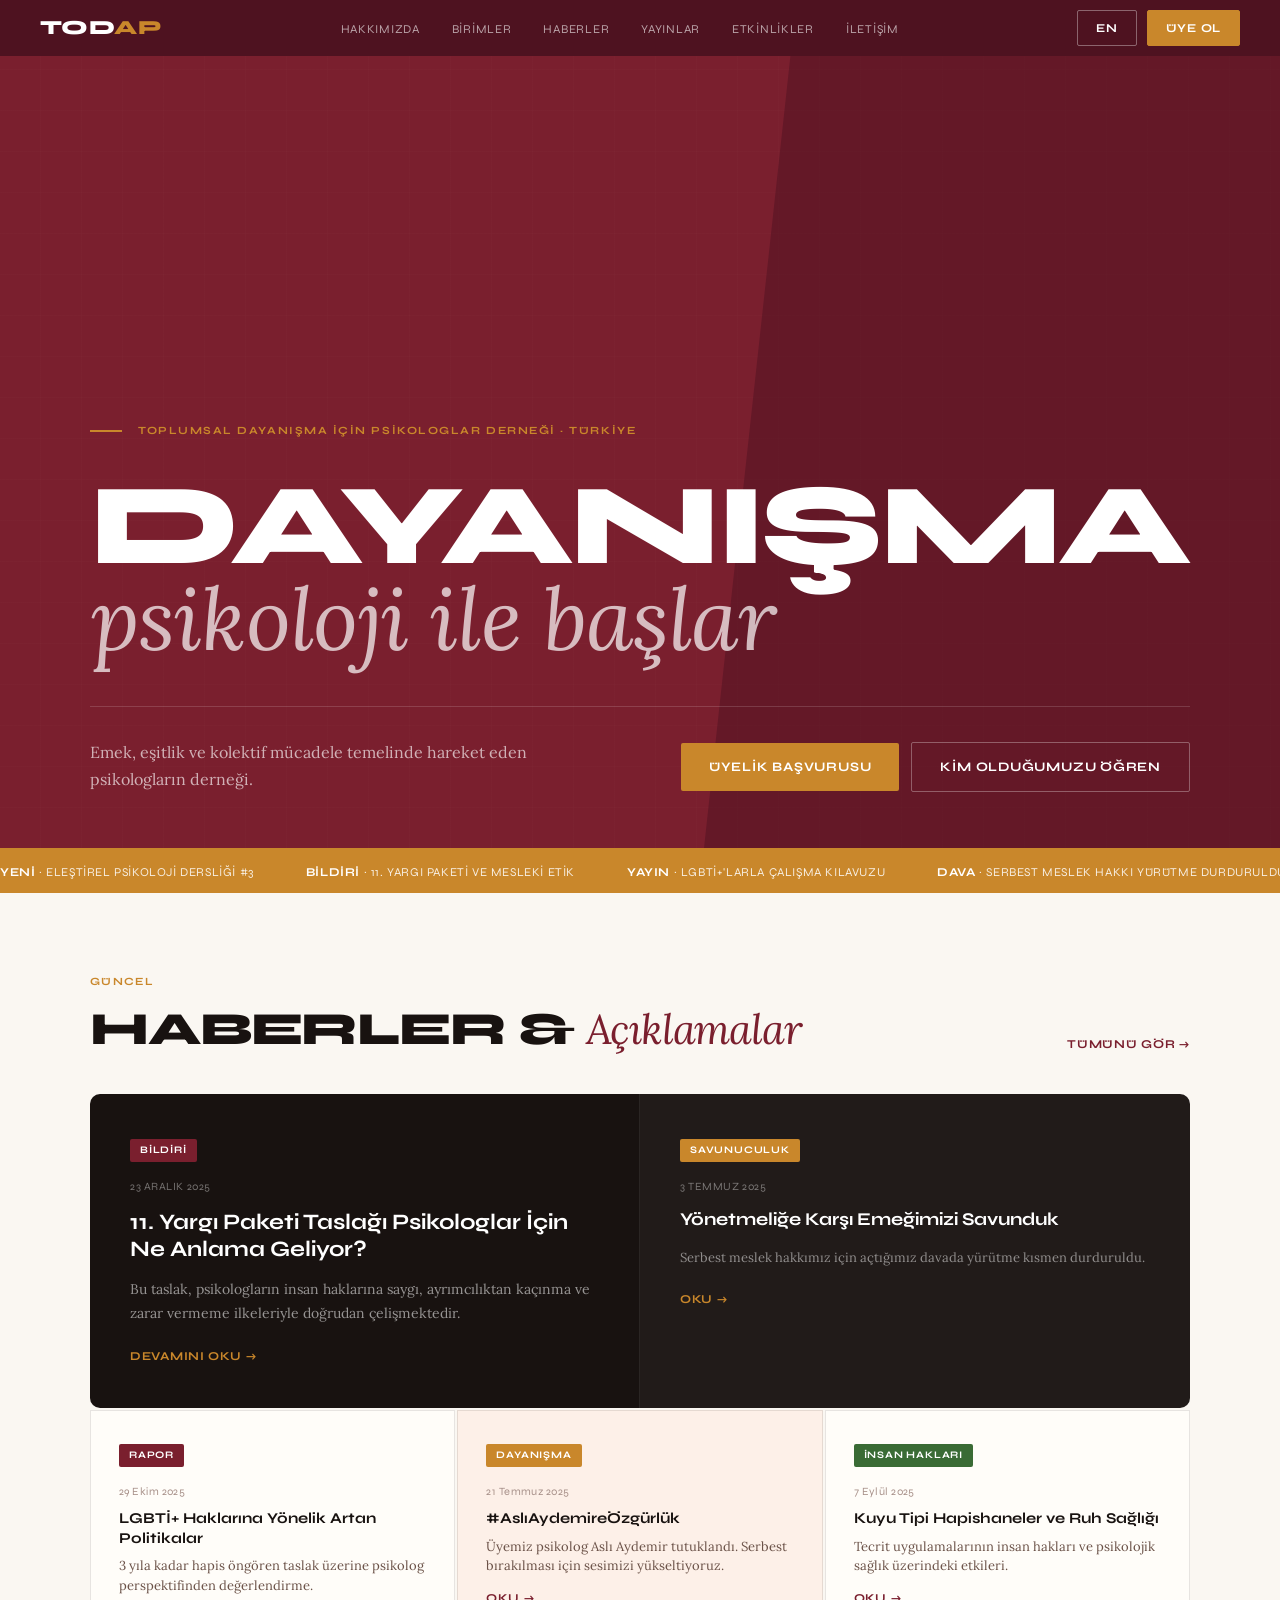
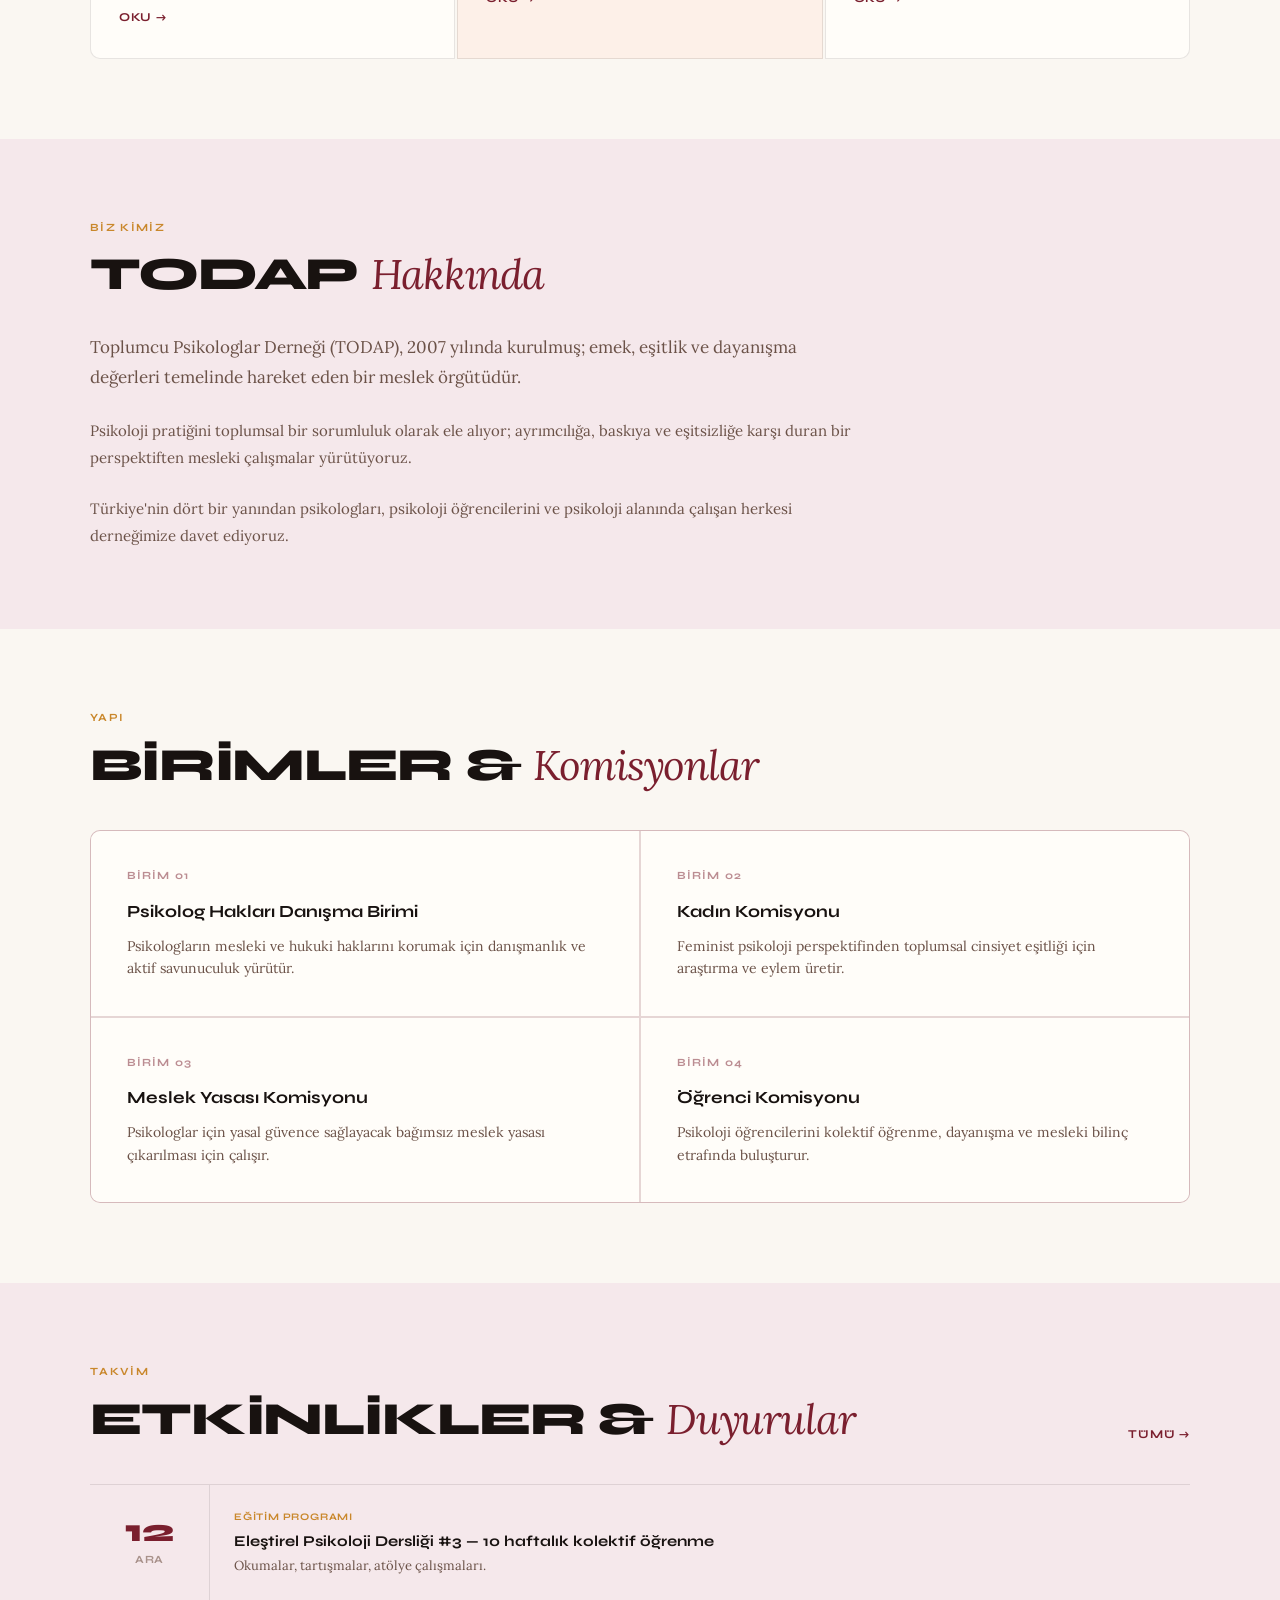
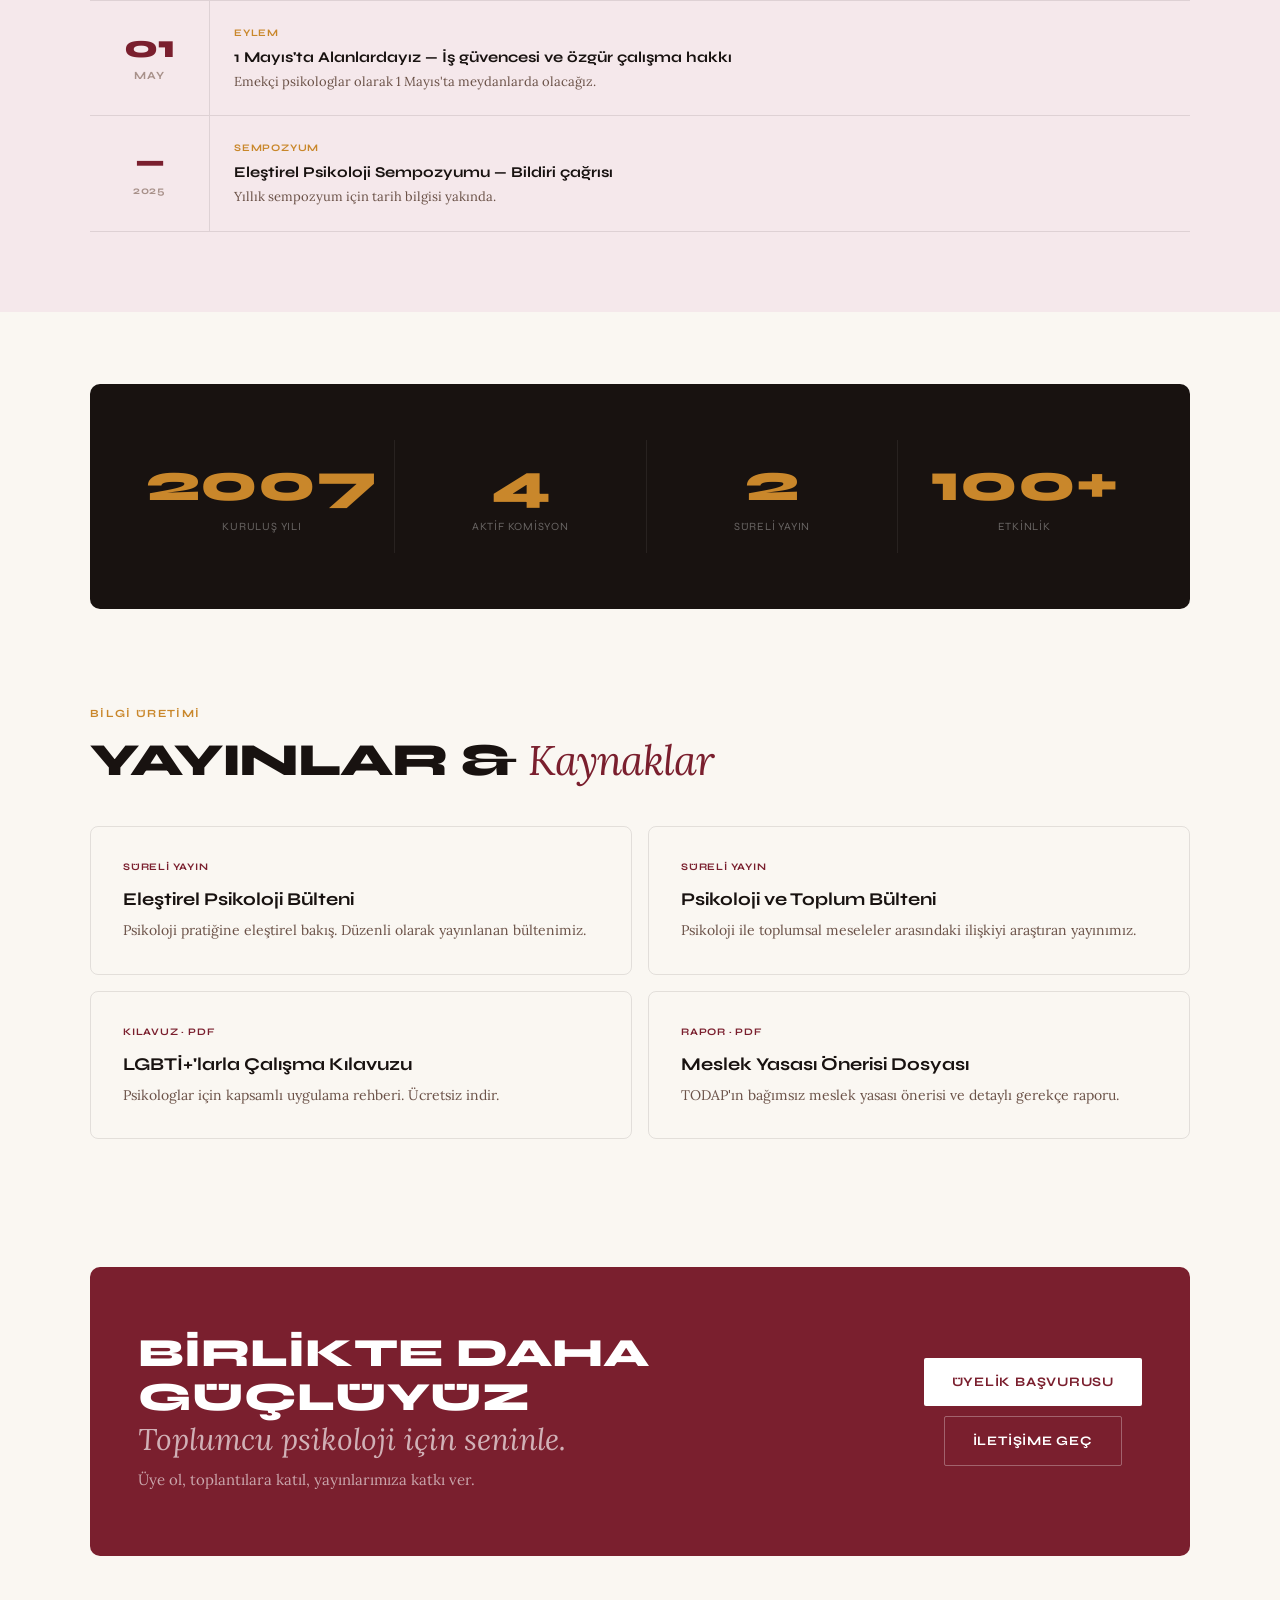
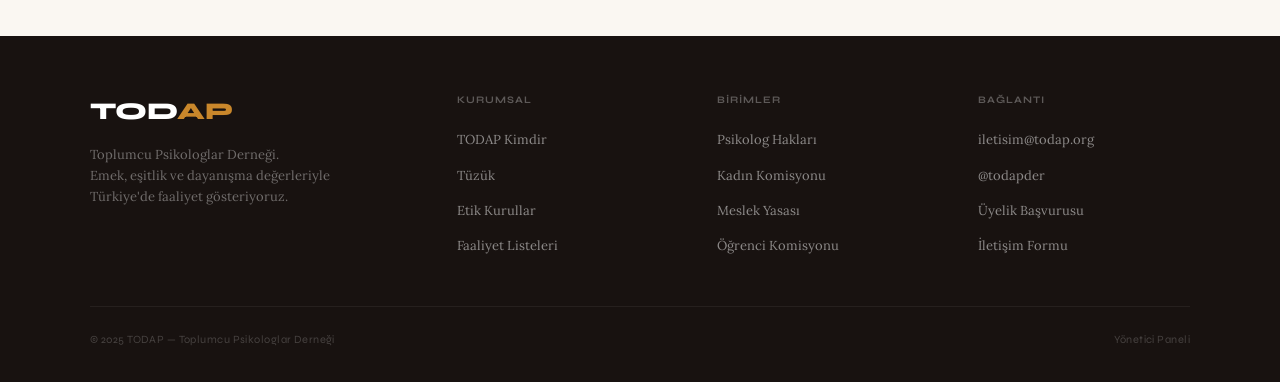
==== commit efaeb393: "syncronized with netfly" ====
--- a/index.html
+++ b/index.html
@@ -205,10 +205,10 @@
 <div id="p-home" class="pv on">
   <div class="hero-wrap">
     <div class="hi">
-      <div class="ho">Toplumcu Psikologlar Derneği · Türkiye</div>
+      <div class="ho">Toplumsal Dayanışma İçin Psikologlar Derneği · Türkiye</div>
       <h1 class="hero-h">Dayanışma<br><span class="il">psikoloji ile başlar</span></h1>
       <div class="hb">
-        <p class="hd">Emek, eşitlik ve kolektif mücadele temelinde hareket eden psikologların derneği. Mesleği toplumsal bir tutum olarak görüyoruz.</p>
+        <p class="hd">Emek, eşitlik ve kolektif mücadele temelinde hareket eden psikologların derneği.</p>
         <div class="hbtns">
           <a class="bm" onclick="go('uyelik')">Üyelik Başvurusu</a>
           <a class="bgw" onclick="goHome();scrollTo('hakkinda-s')">Kim Olduğumuzu Öğren</a>
@@ -224,7 +224,7 @@
     <span><strong>Yeni</strong> · Eleştirel Psikoloji Dersliği #3</span>
     <span><strong>Bildiri</strong> · 11. Yargı Paketi ve Mesleki Etik</span>
     <span><strong>Yayın</strong> · LGBTİ+'larla Çalışma Kılavuzu</span>
-    <span><strong>Dava</strong> · Serbest Meslek Hakkı Yürütme Durduruldu</span>
+    <span><strong>Dava</strong> · Serbest Meslek Hakkı Yürütme Durduruldu </span>
   </div></div>
 
   <section id="haberler">
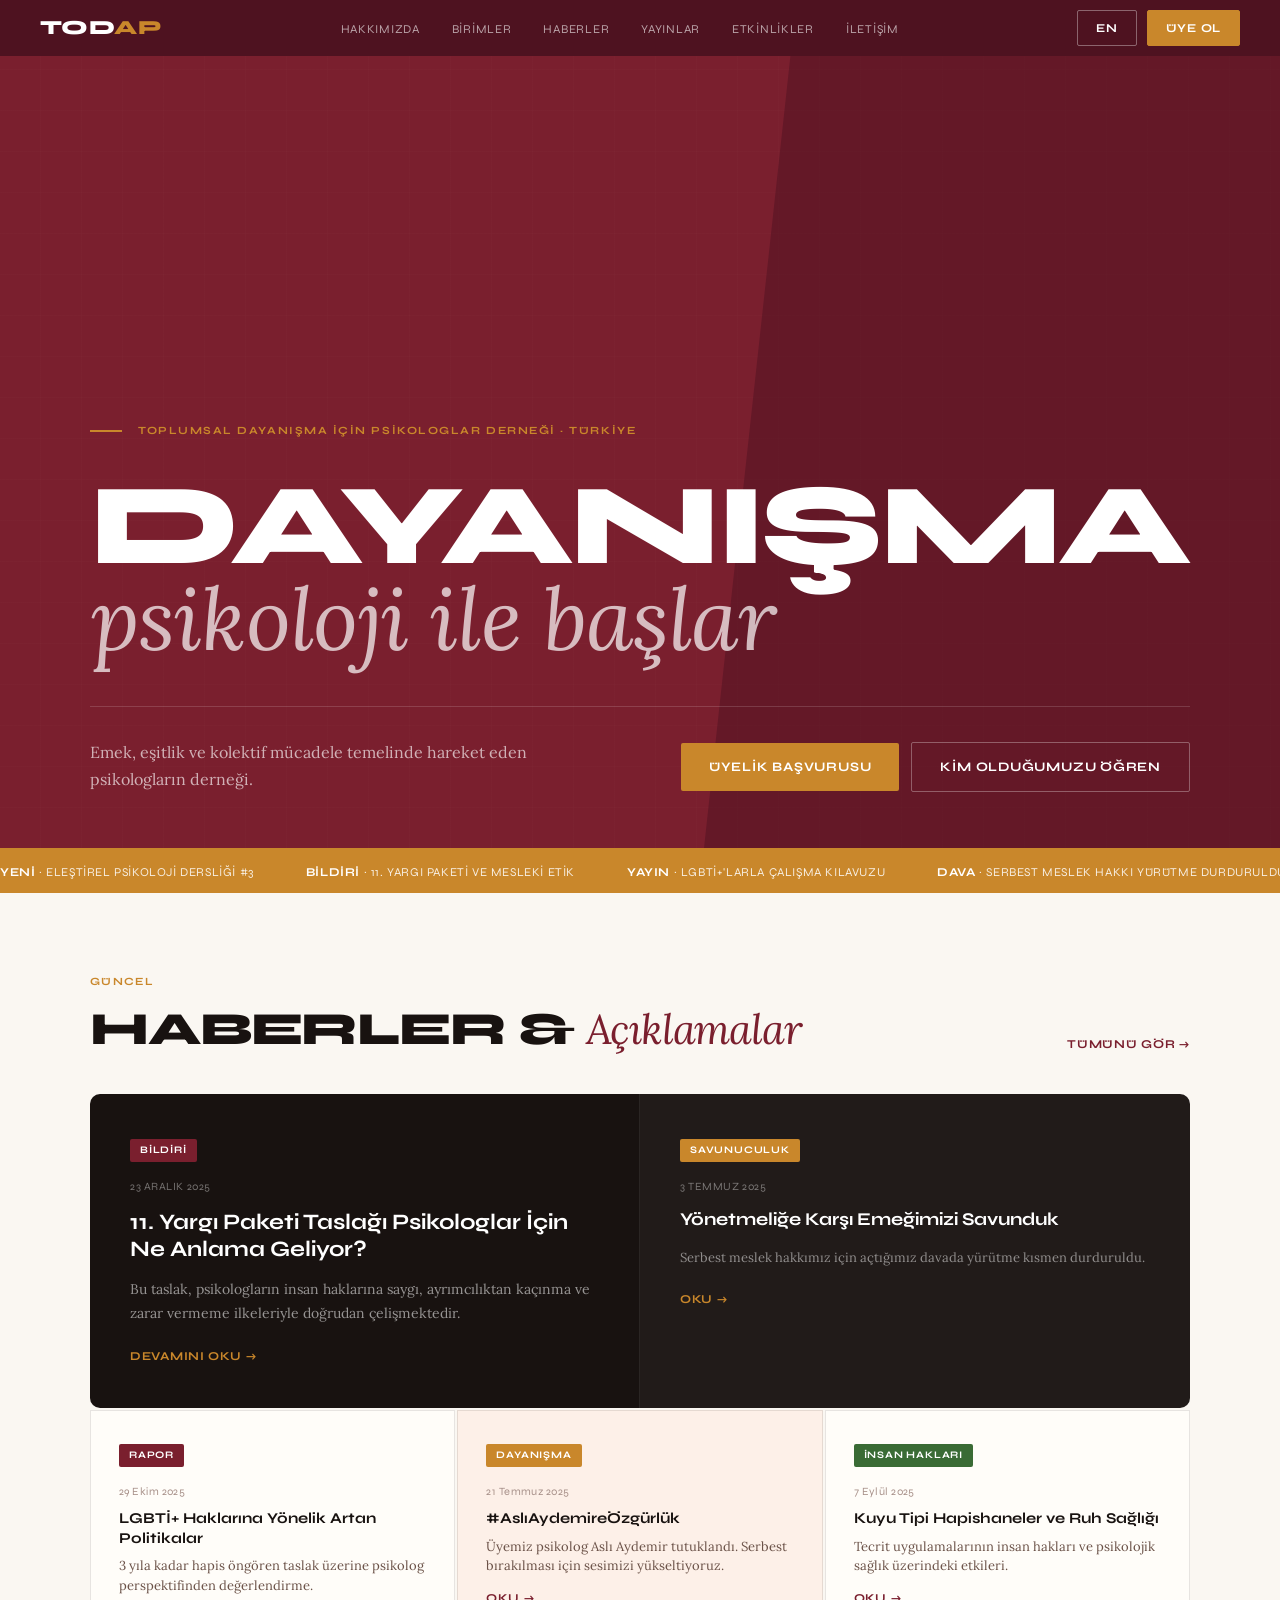
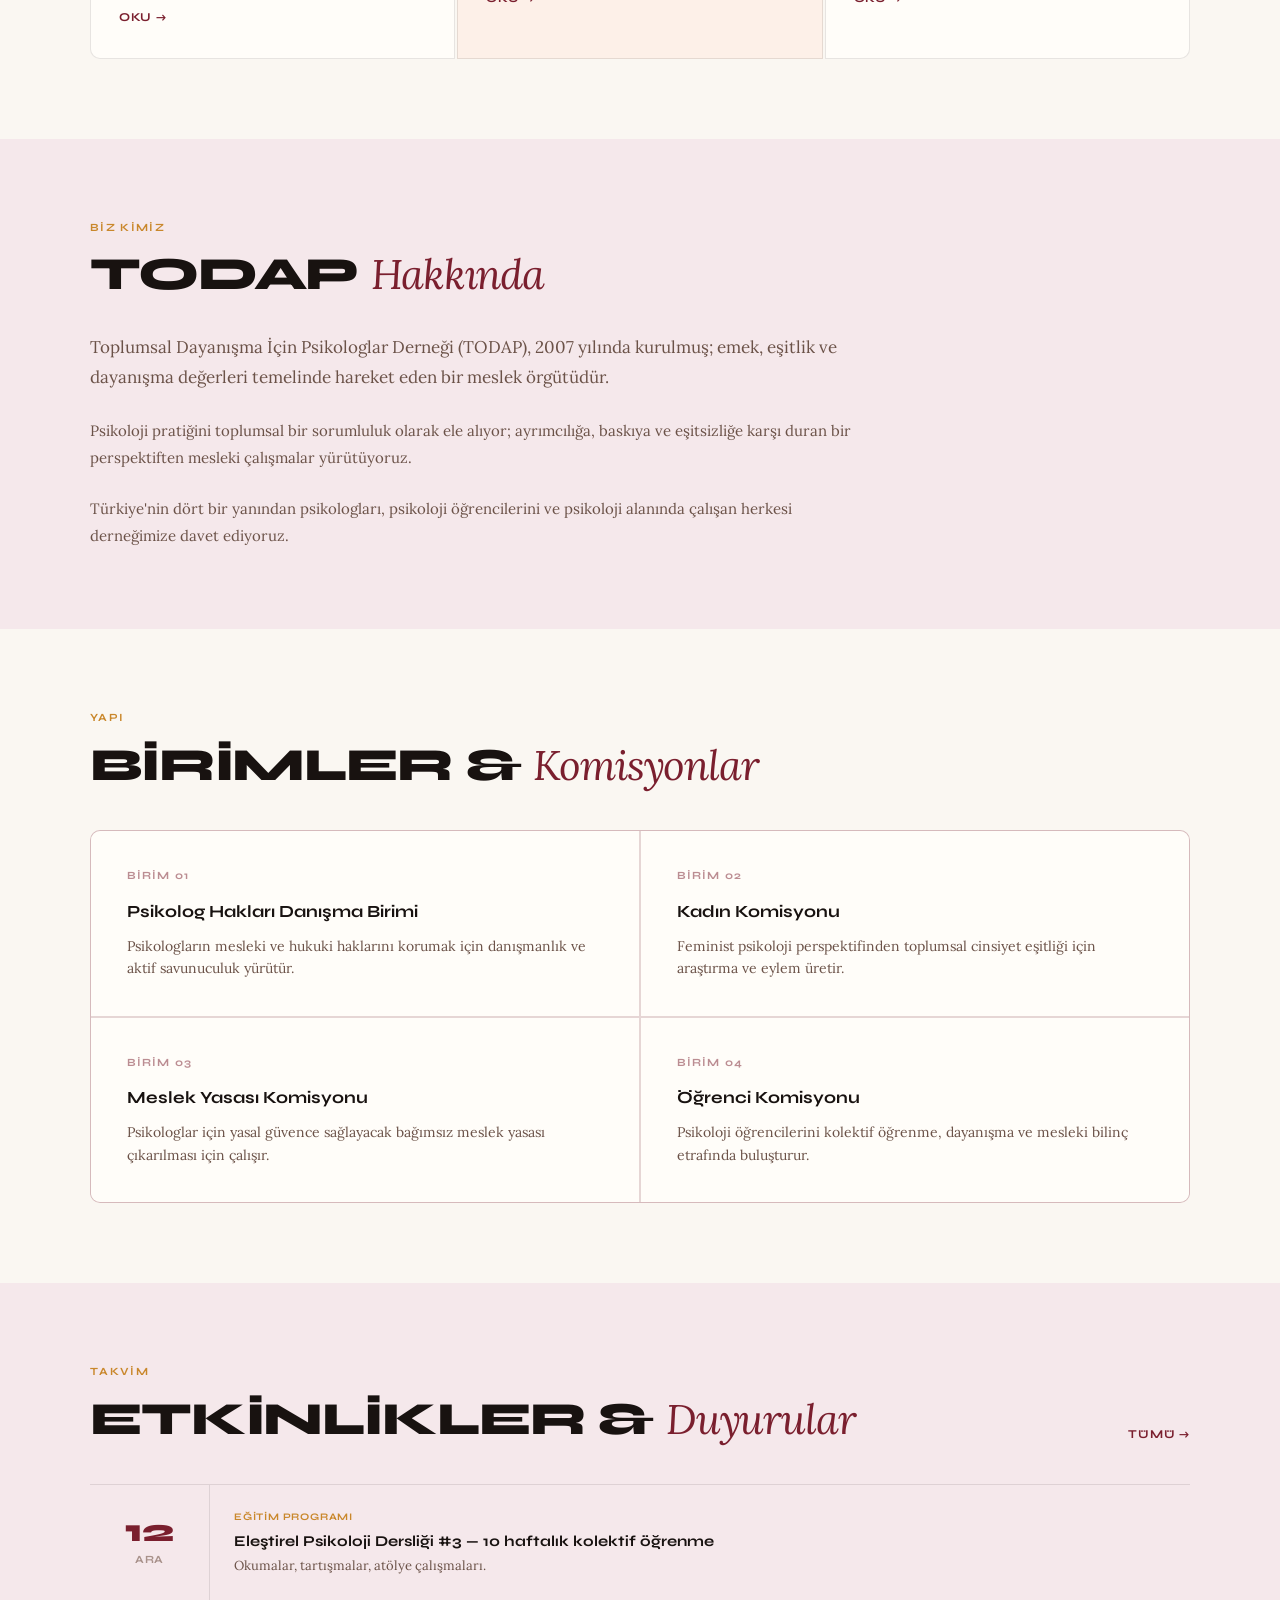
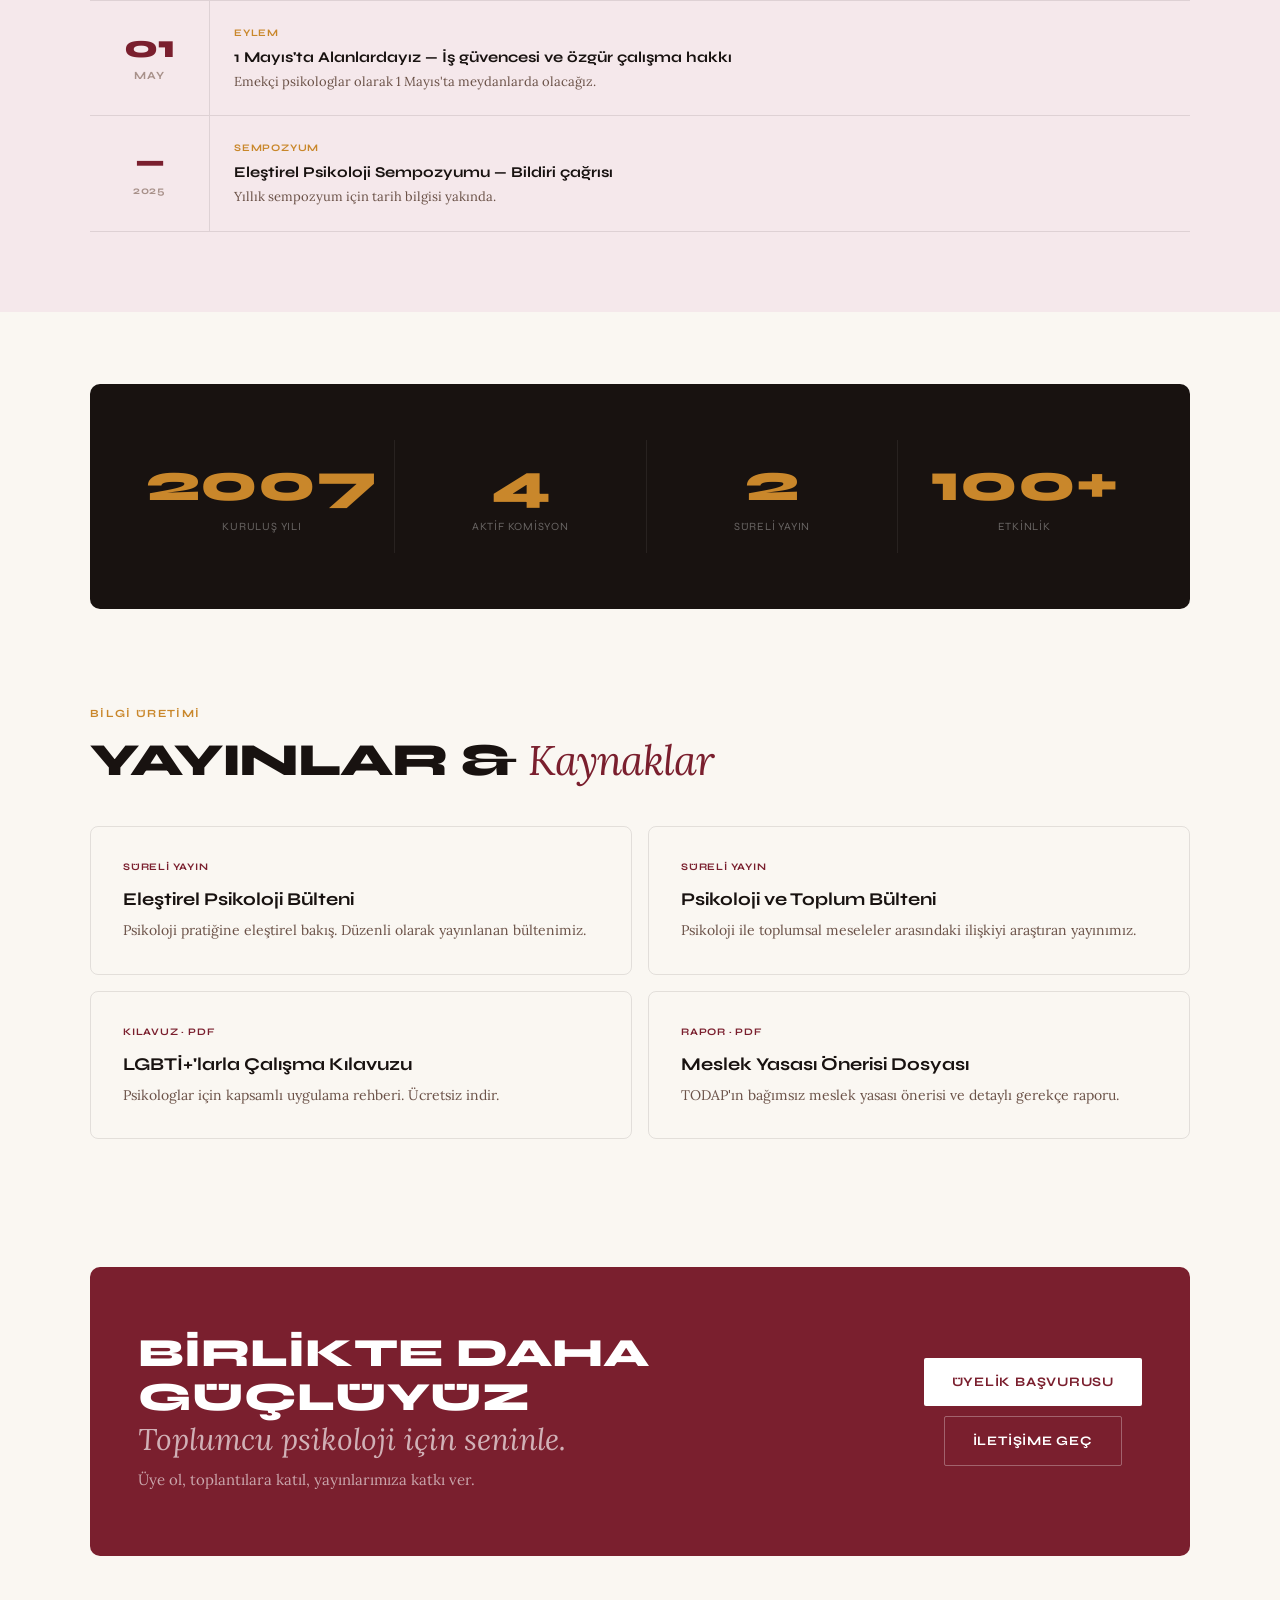
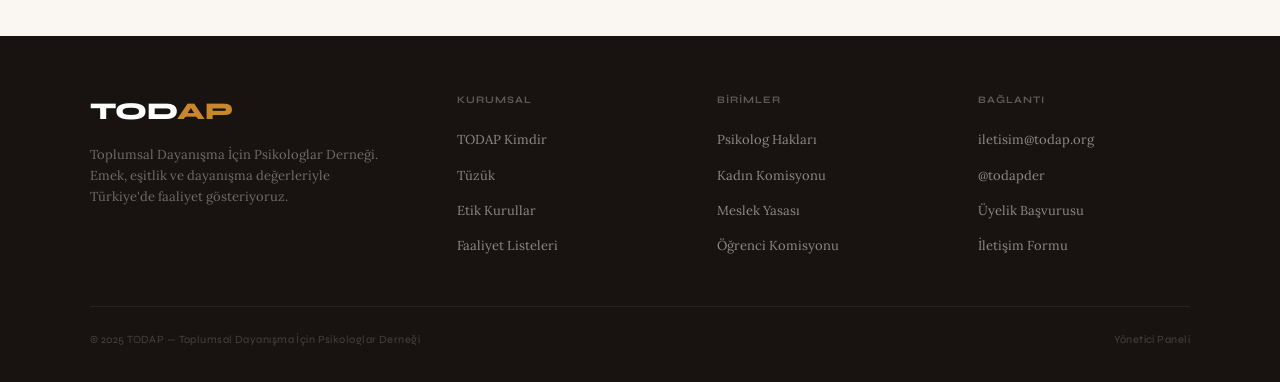
==== commit e356310a: "fix texts" ====
--- a/index.html
+++ b/index.html
@@ -3,7 +3,7 @@
 <head>
 <meta charset="UTF-8"/>
 <meta name="viewport" content="width=device-width, initial-scale=1.0"/>
-<title>TODAP — Toplumcu Psikologlar Derneği</title>
+<title>TODAP — Toplumsal Dayanışma İçin Psikologlar Derneği</title>
 <script src="https://identity.netlify.com/v1/netlify-identity-widget.js"></script>
 <link rel="preconnect" href="https://fonts.googleapis.com"/>
 <link rel="preconnect" href="https://fonts.gstatic.com" crossorigin/>
@@ -256,7 +256,7 @@
     <div class="cnt">
       <span class="sl">Biz Kimiz</span><h2 class="dp">TODAP <em>Hakkında</em></h2>
       <div style="max-width:780px;margin-top:2rem">
-        <p style="font-size:17px;color:var(--ink-muted);line-height:1.8;margin-bottom:1.5rem">Toplumcu Psikologlar Derneği (TODAP), 2007 yılında kurulmuş; emek, eşitlik ve dayanışma değerleri temelinde hareket eden bir meslek örgütüdür.</p>
+        <p style="font-size:17px;color:var(--ink-muted);line-height:1.8;margin-bottom:1.5rem">Toplumsal Dayanışma İçin Psikologlar Derneği (TODAP), 2007 yılında kurulmuş; emek, eşitlik ve dayanışma değerleri temelinde hareket eden bir meslek örgütüdür.</p>
         <p style="font-size:15px;color:var(--ink-muted);line-height:1.8;margin-bottom:1.5rem">Psikoloji pratiğini toplumsal bir sorumluluk olarak ele alıyor; ayrımcılığa, baskıya ve eşitsizliğe karşı duran bir perspektiften mesleki çalışmalar yürütüyoruz.</p>
         <p style="font-size:15px;color:var(--ink-muted);line-height:1.8">Türkiye'nin dört bir yanından psikologları, psikoloji öğrencilerini ve psikoloji alanında çalışan herkesi derneğimize davet ediyoruz.</p>
       </div>
@@ -407,7 +407,7 @@
 <!-- FOOTER -->
 <footer>
   <div class="fi">
-    <div><span class="fl">TOD<span>AP</span></span><p style="font-size:13px;color:rgba(255,255,255,.38);line-height:1.6;font-family:var(--fs)">Toplumcu Psikologlar Derneği.<br>Emek, eşitlik ve dayanışma değerleriyle<br>Türkiye'de faaliyet gösteriyoruz.</p></div>
+    <div><span class="fl">TOD<span>AP</span></span><p style="font-size:13px;color:rgba(255,255,255,.38);line-height:1.6;font-family:var(--fs)">Toplumsal Dayanışma İçin Psikologlar Derneği.<br>Emek, eşitlik ve dayanışma değerleriyle<br>Türkiye'de faaliyet gösteriyoruz.</p></div>
     <div class="fc"><h4>Kurumsal</h4><ul>
       <li><a onclick="goHome();scrollTo('hakkinda-s')">TODAP Kimdir</a></li>
       <li><a href="https://todap.org/Tuzuk.aspx" target="_blank" rel="noopener">Tüzük</a></li>
@@ -428,7 +428,7 @@
     </ul></div>
   </div>
   <div class="fb">
-    <span>© 2025 TODAP — Toplumcu Psikologlar Derneği</span>
+    <span>© 2025 TODAP — Toplumsal Dayanışma İçin Psikologlar Derneği</span>
     <a class="fa" href="/admin/" target="_blank">Yönetici Paneli</a>
   </div>
 </footer>
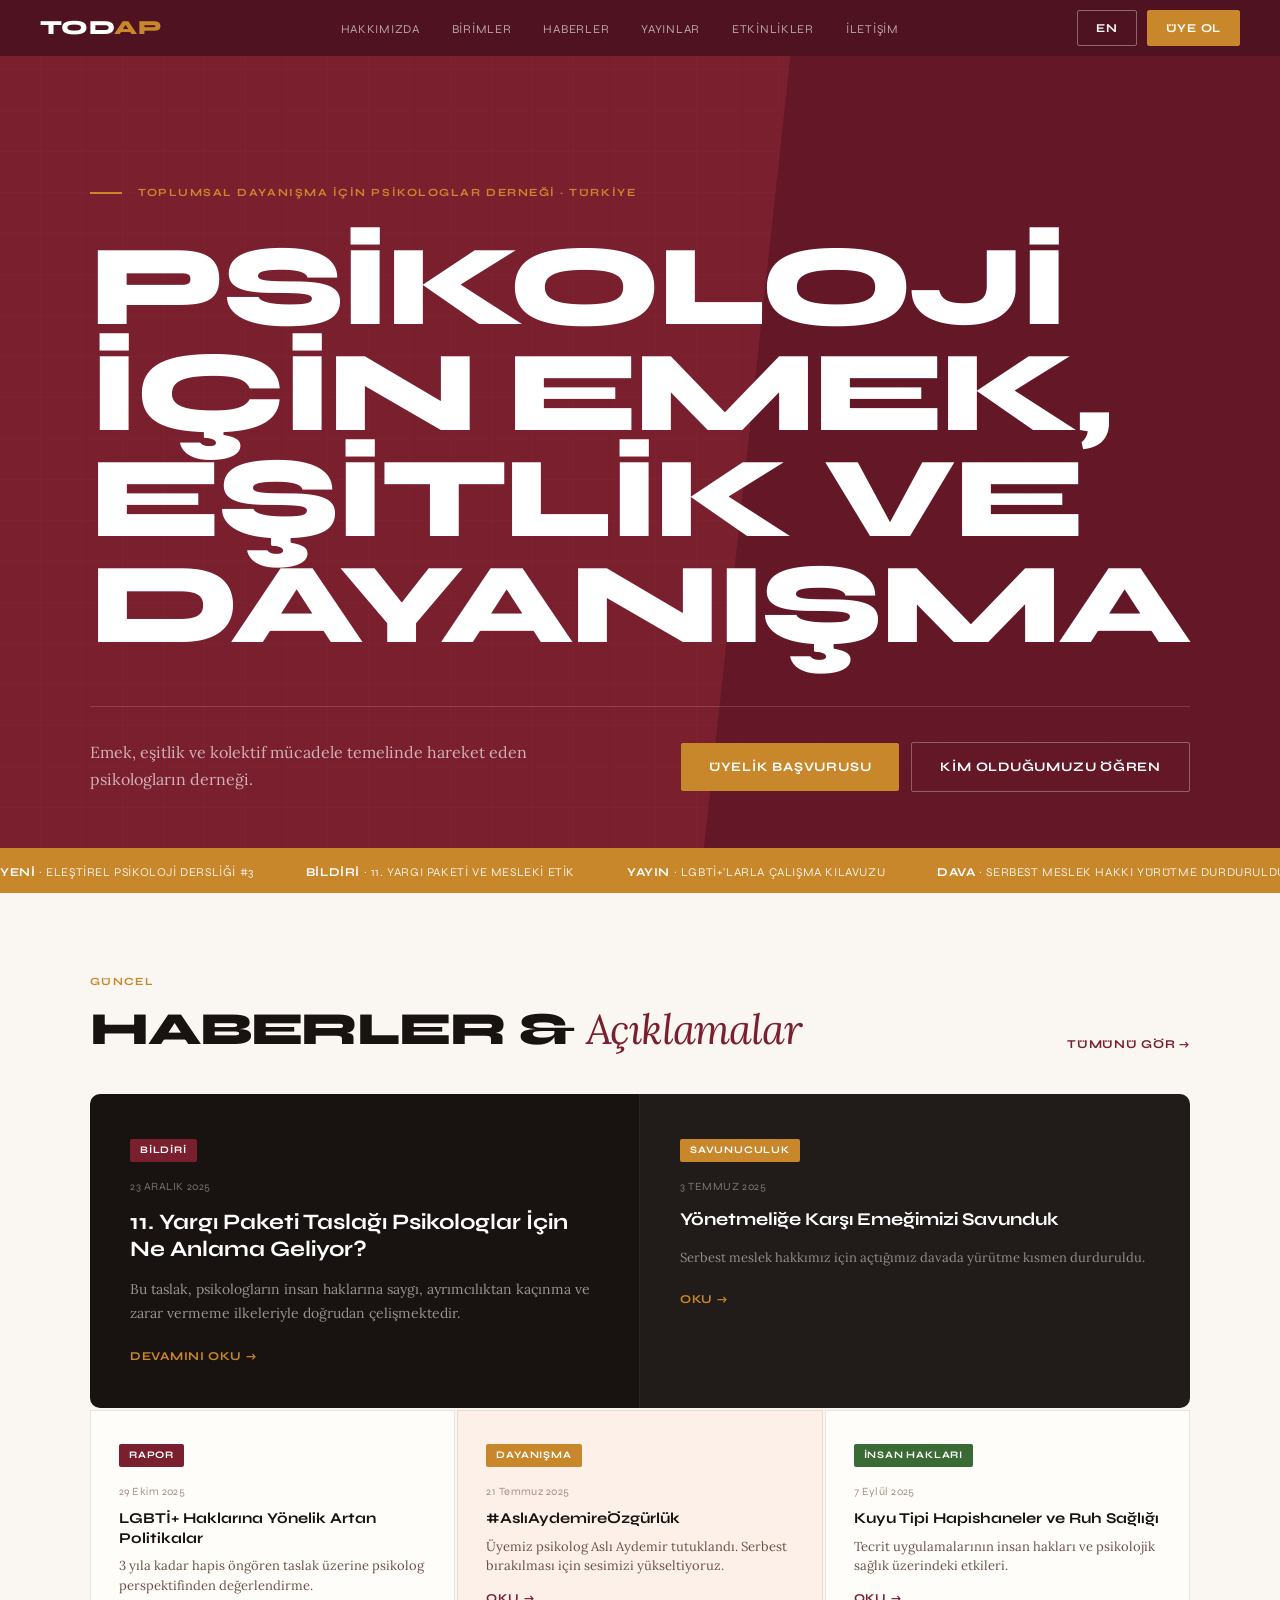
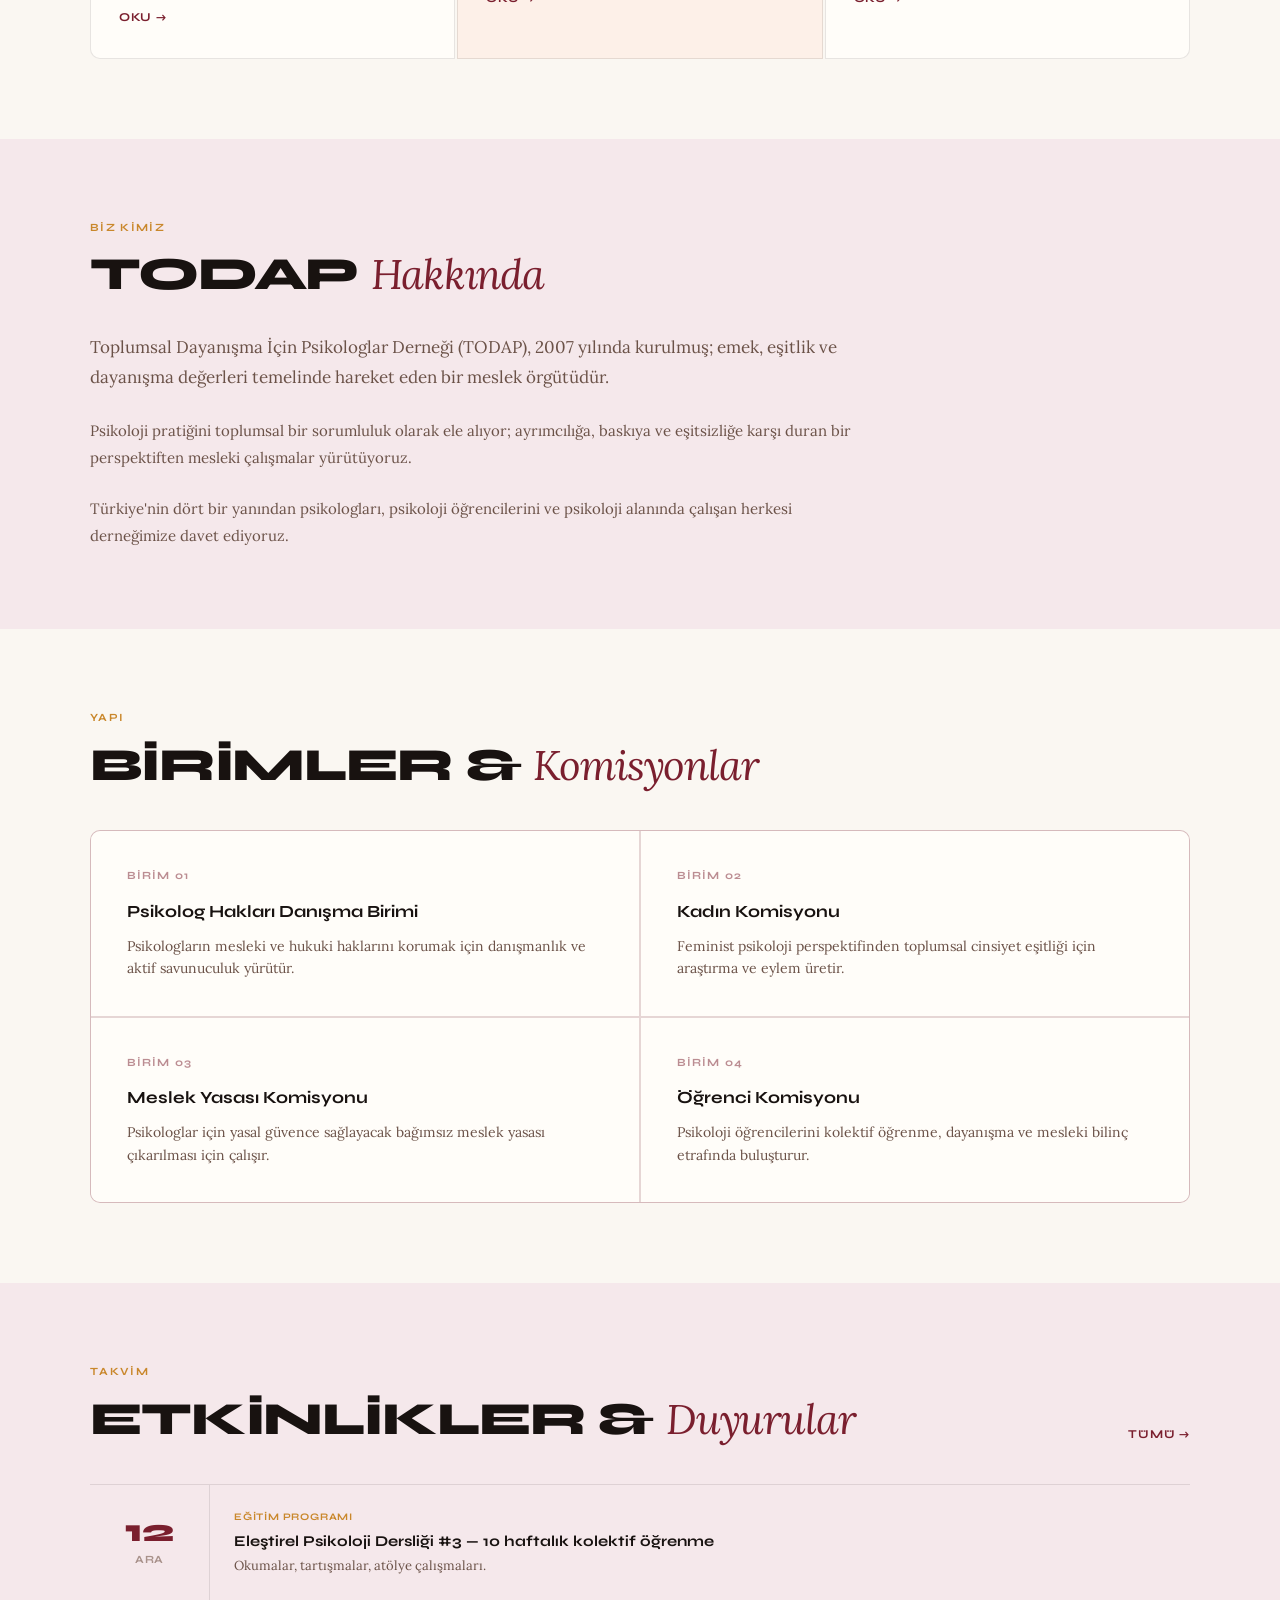
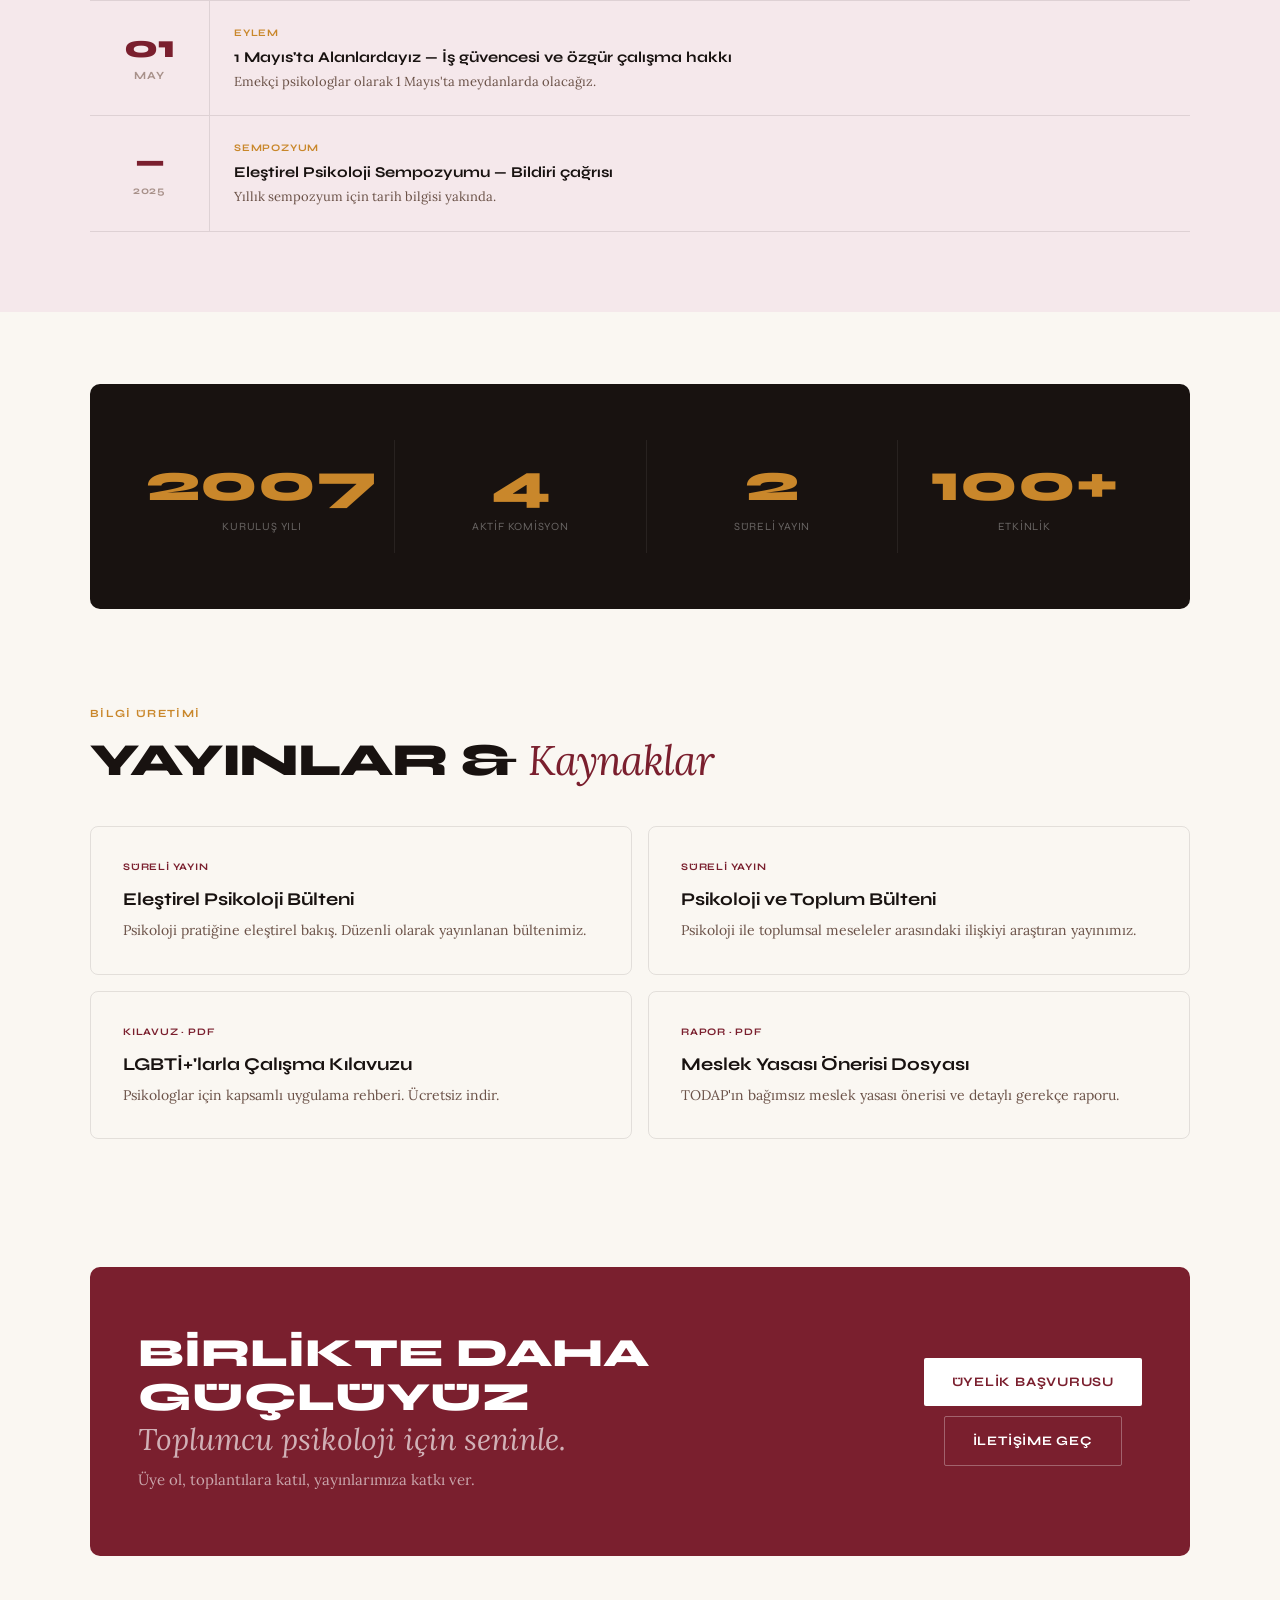
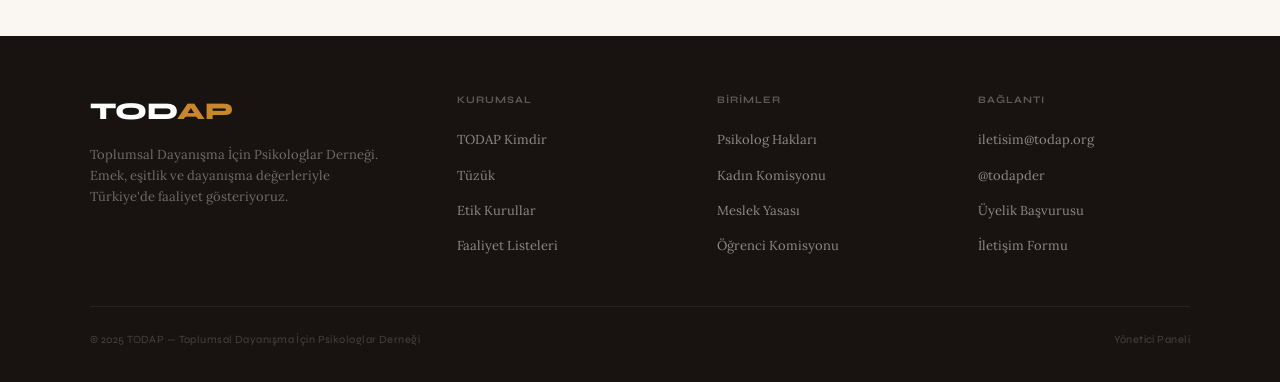
==== commit 9e7f7658: "fix hero" ====
--- a/index.html
+++ b/index.html
@@ -206,7 +206,8 @@
   <div class="hero-wrap">
     <div class="hi">
       <div class="ho">Toplumsal Dayanışma İçin Psikologlar Derneği · Türkiye</div>
-      <h1 class="hero-h">Dayanışma<br><span class="il">psikoloji ile başlar</span></h1>
+      <!-- Yorum yapılacak satır -->
+      <h1 class="hero-h">Psikoloji için Emek, Eşitlik ve Dayanışma</h1>
       <div class="hb">
         <p class="hd">Emek, eşitlik ve kolektif mücadele temelinde hareket eden psikologların derneği.</p>
         <div class="hbtns">
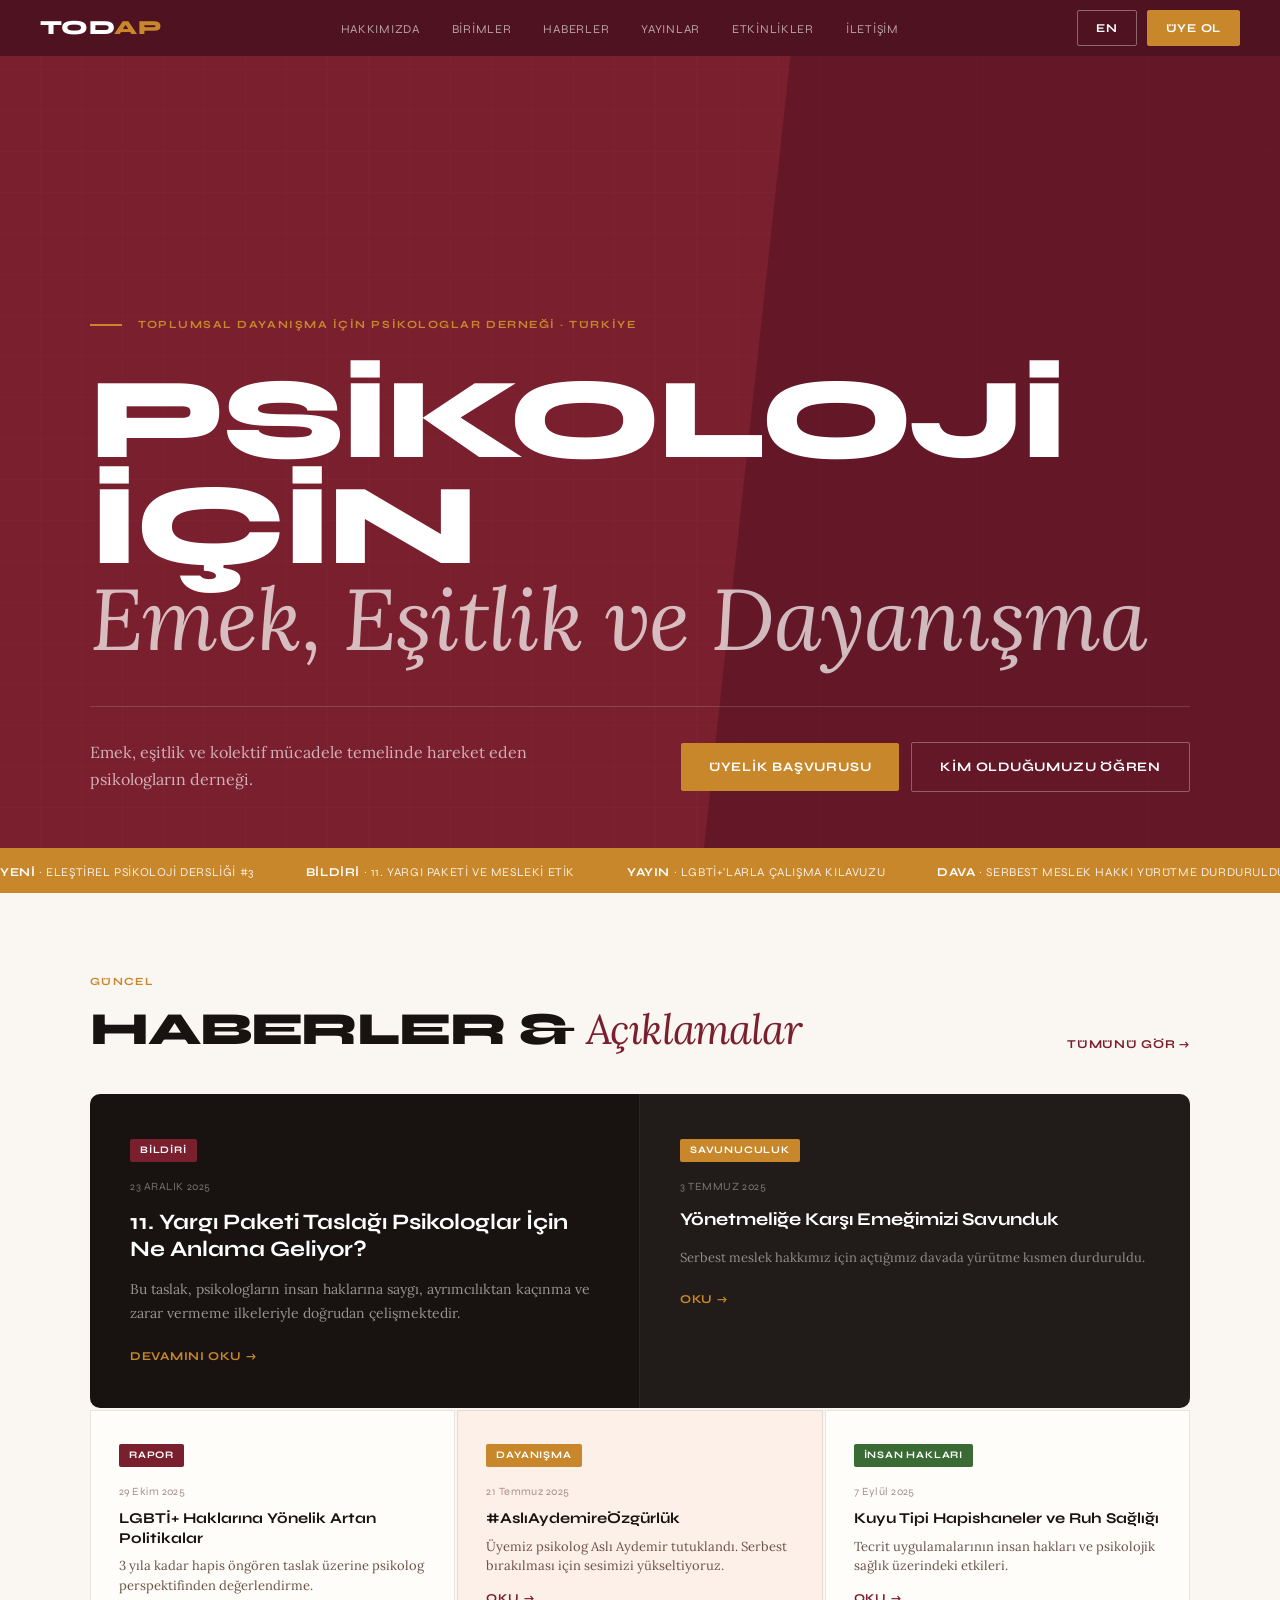
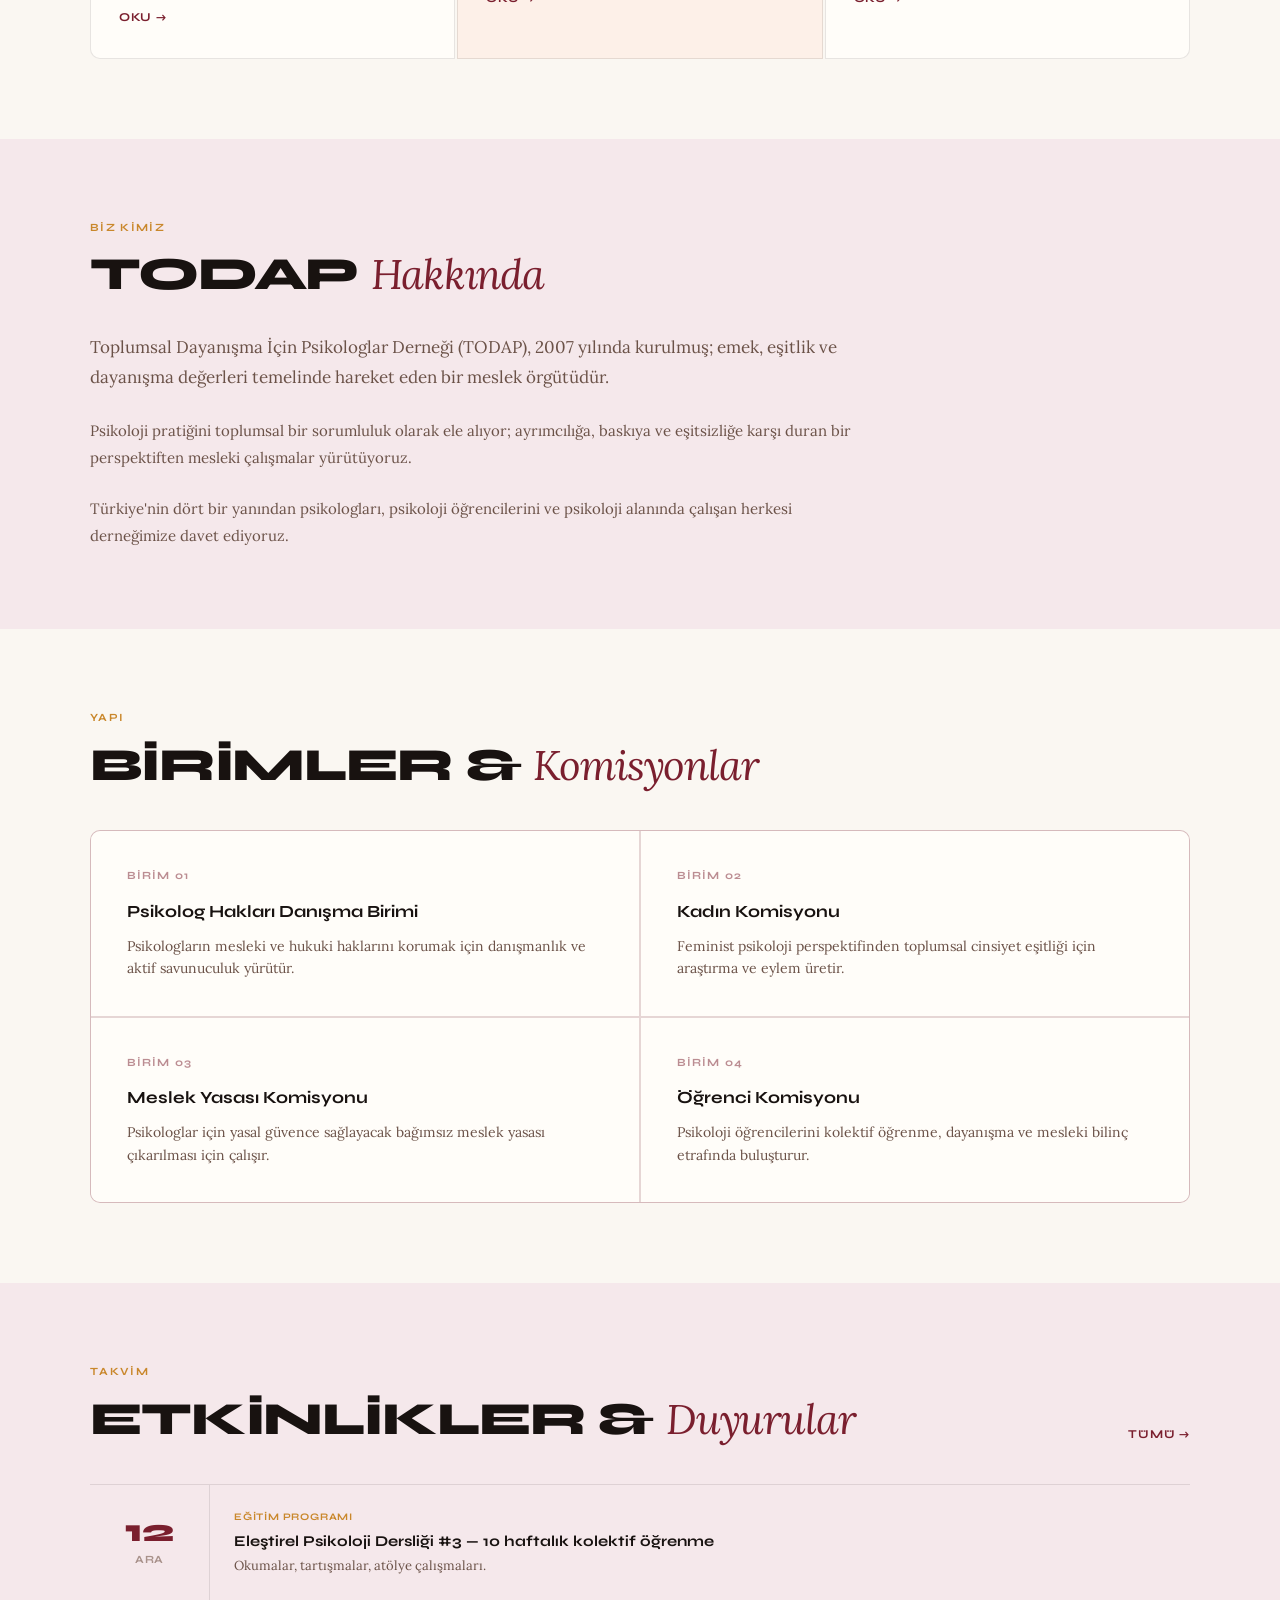
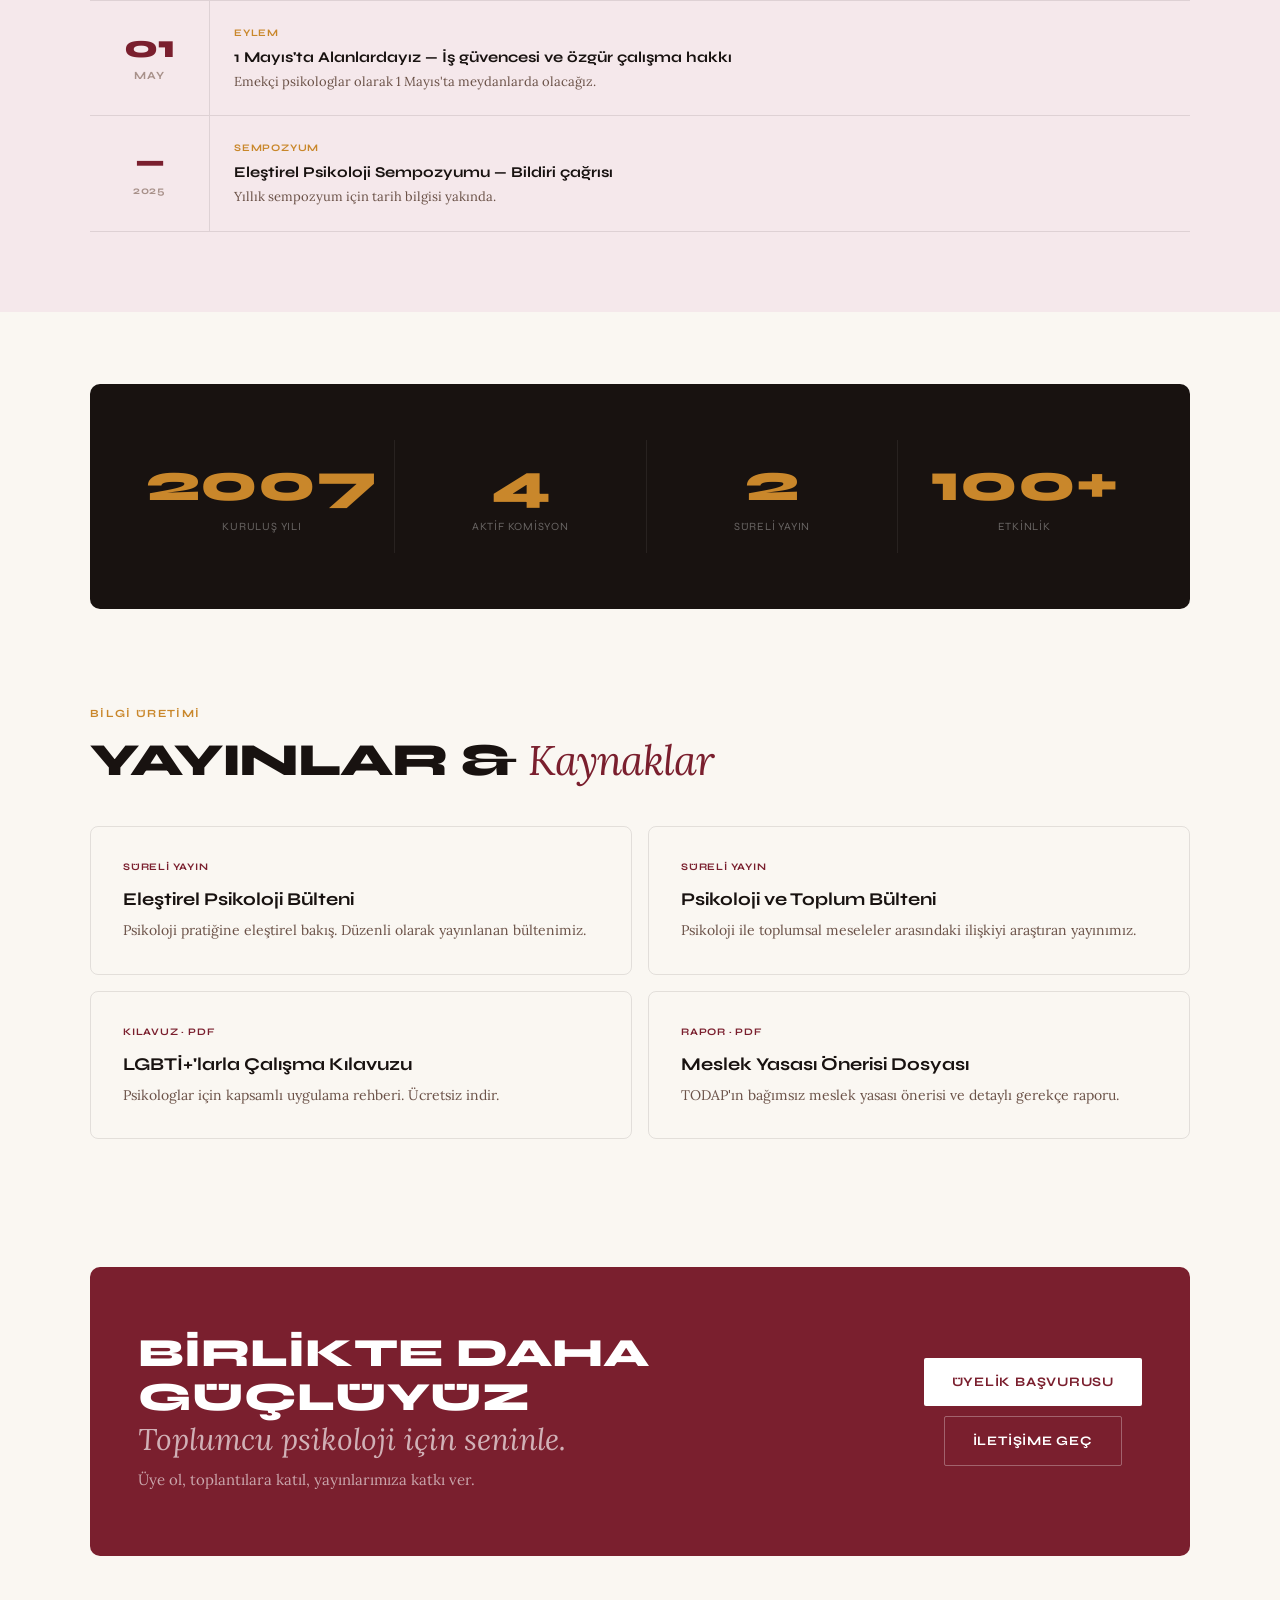
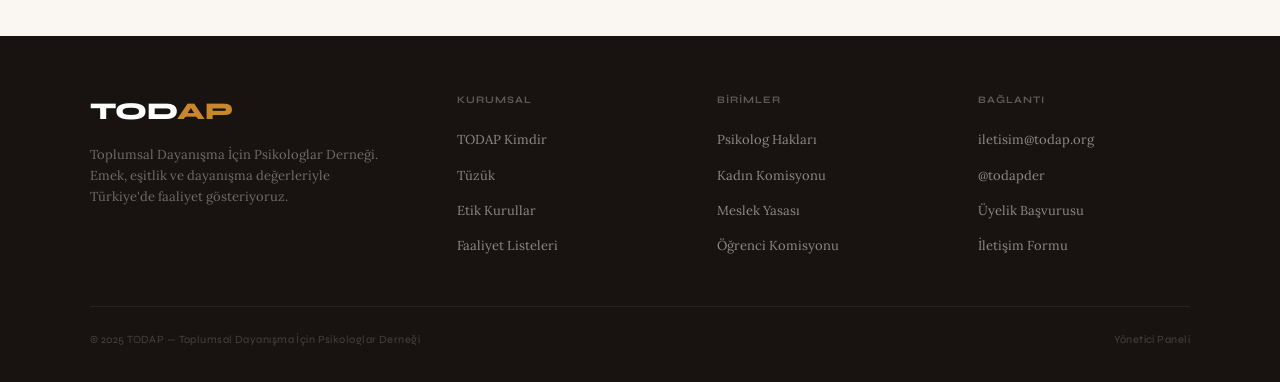
==== commit d48e933b: "fix hero2" ====
--- a/index.html
+++ b/index.html
@@ -206,8 +206,8 @@
   <div class="hero-wrap">
     <div class="hi">
       <div class="ho">Toplumsal Dayanışma İçin Psikologlar Derneği · Türkiye</div>
-      <!-- Yorum yapılacak satır -->
-      <h1 class="hero-h">Psikoloji için Emek, Eşitlik ve Dayanışma</h1>
+      
+      <h1 class="hero-h">Psikoloji için<br><span class="il">Emek, Eşitlik ve Dayanışma</span></h1>
       <div class="hb">
         <p class="hd">Emek, eşitlik ve kolektif mücadele temelinde hareket eden psikologların derneği.</p>
         <div class="hbtns">
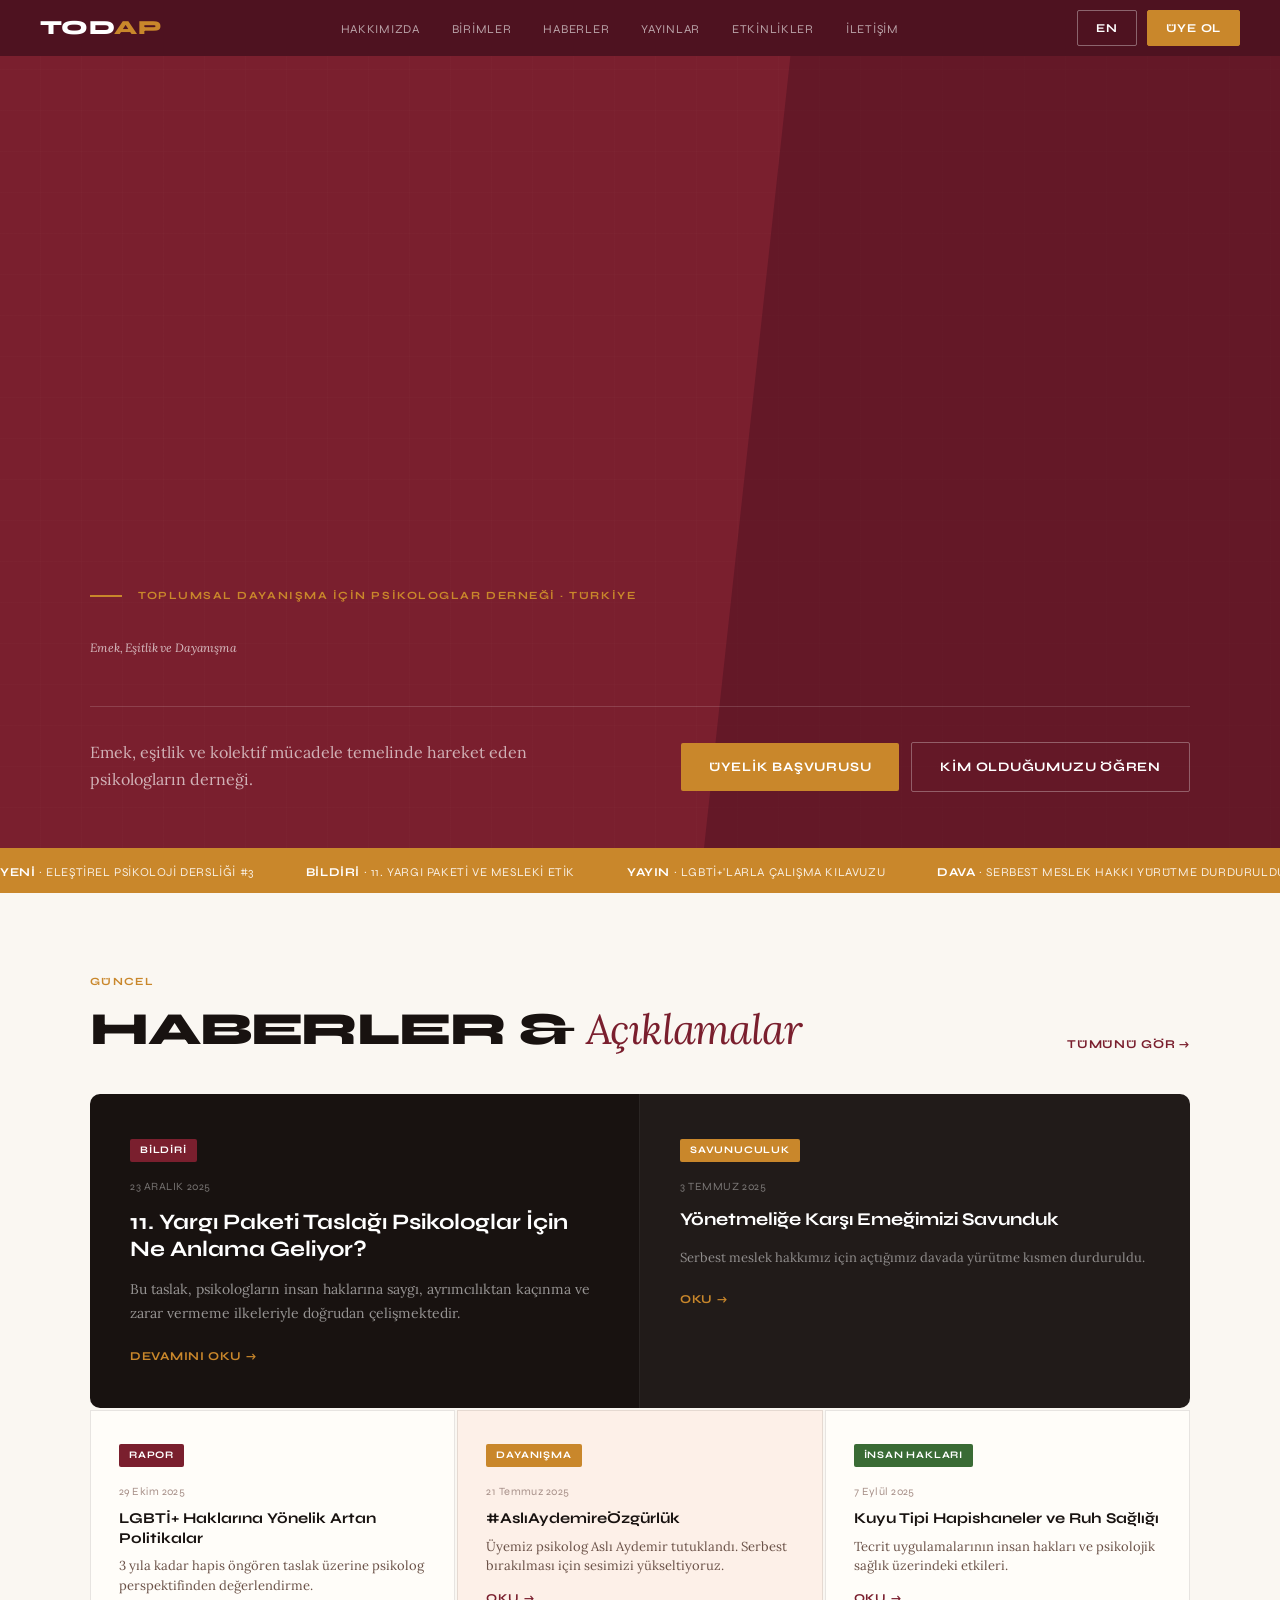
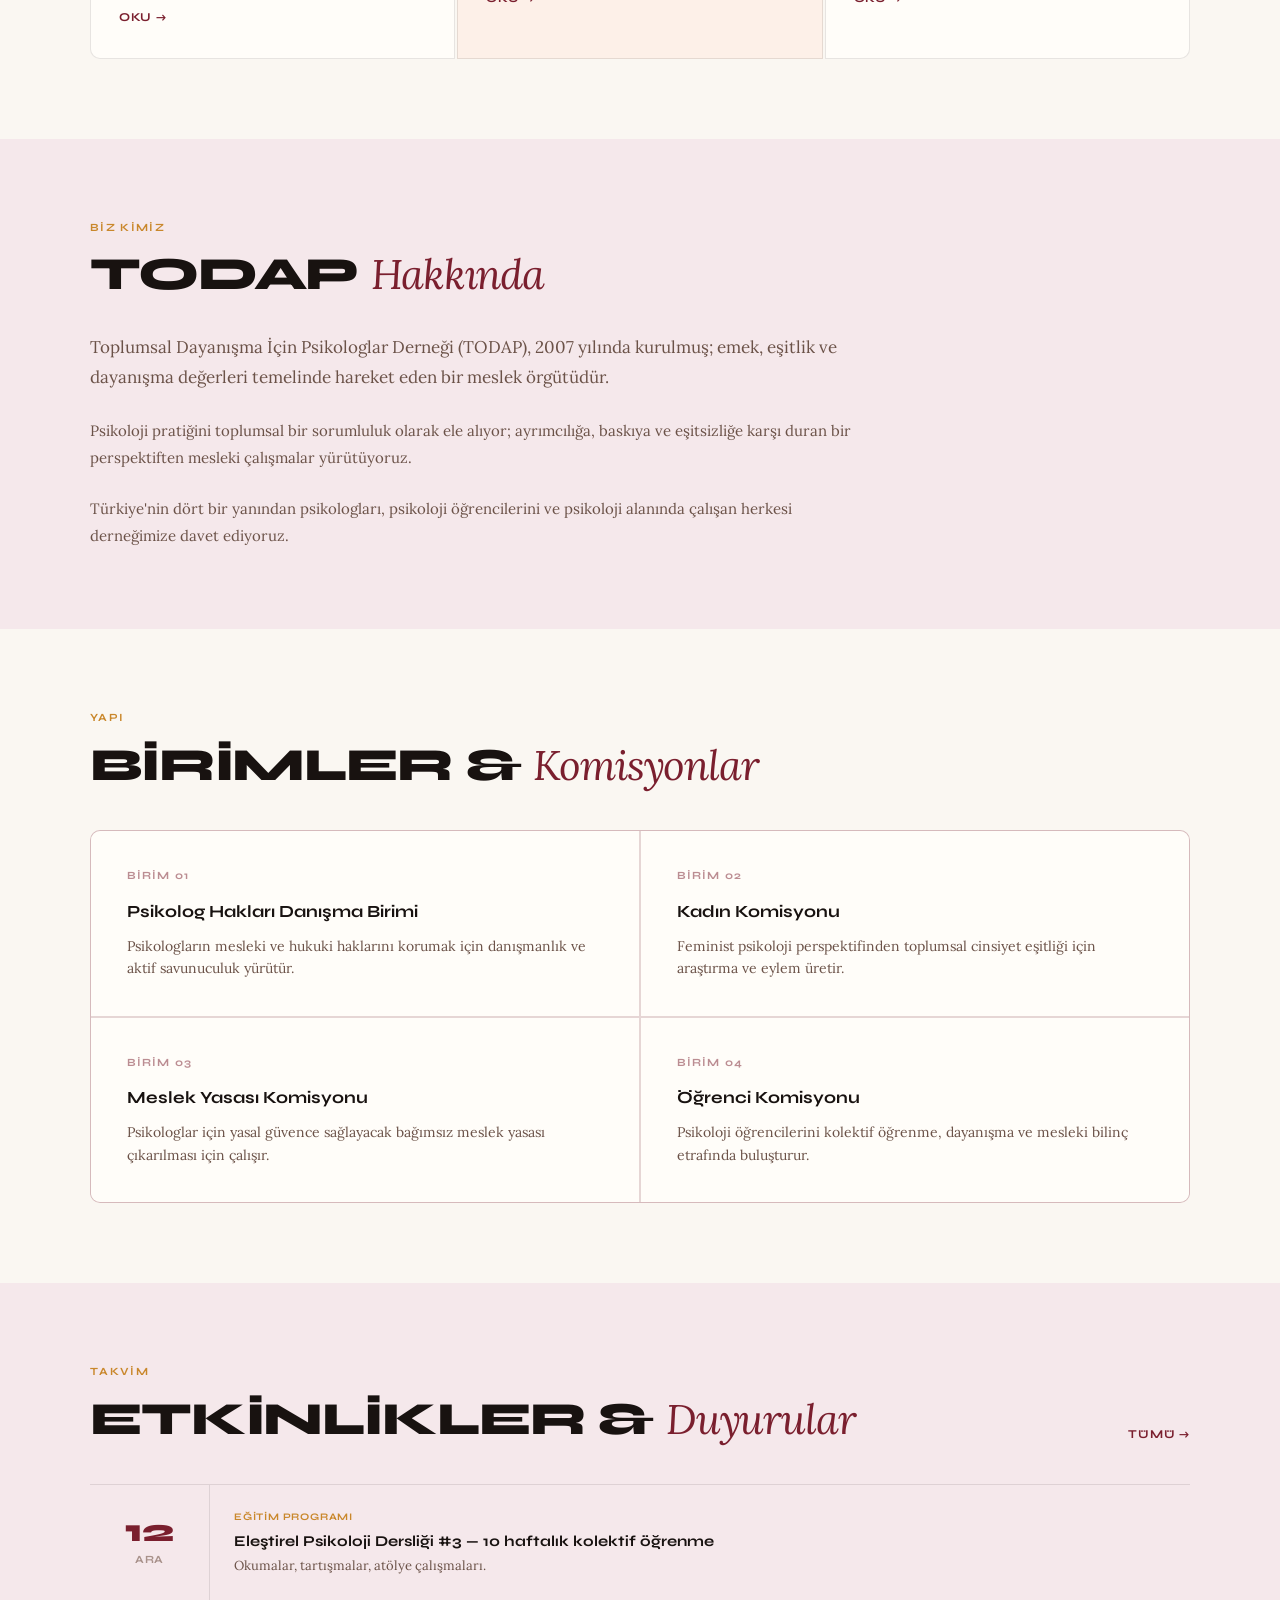
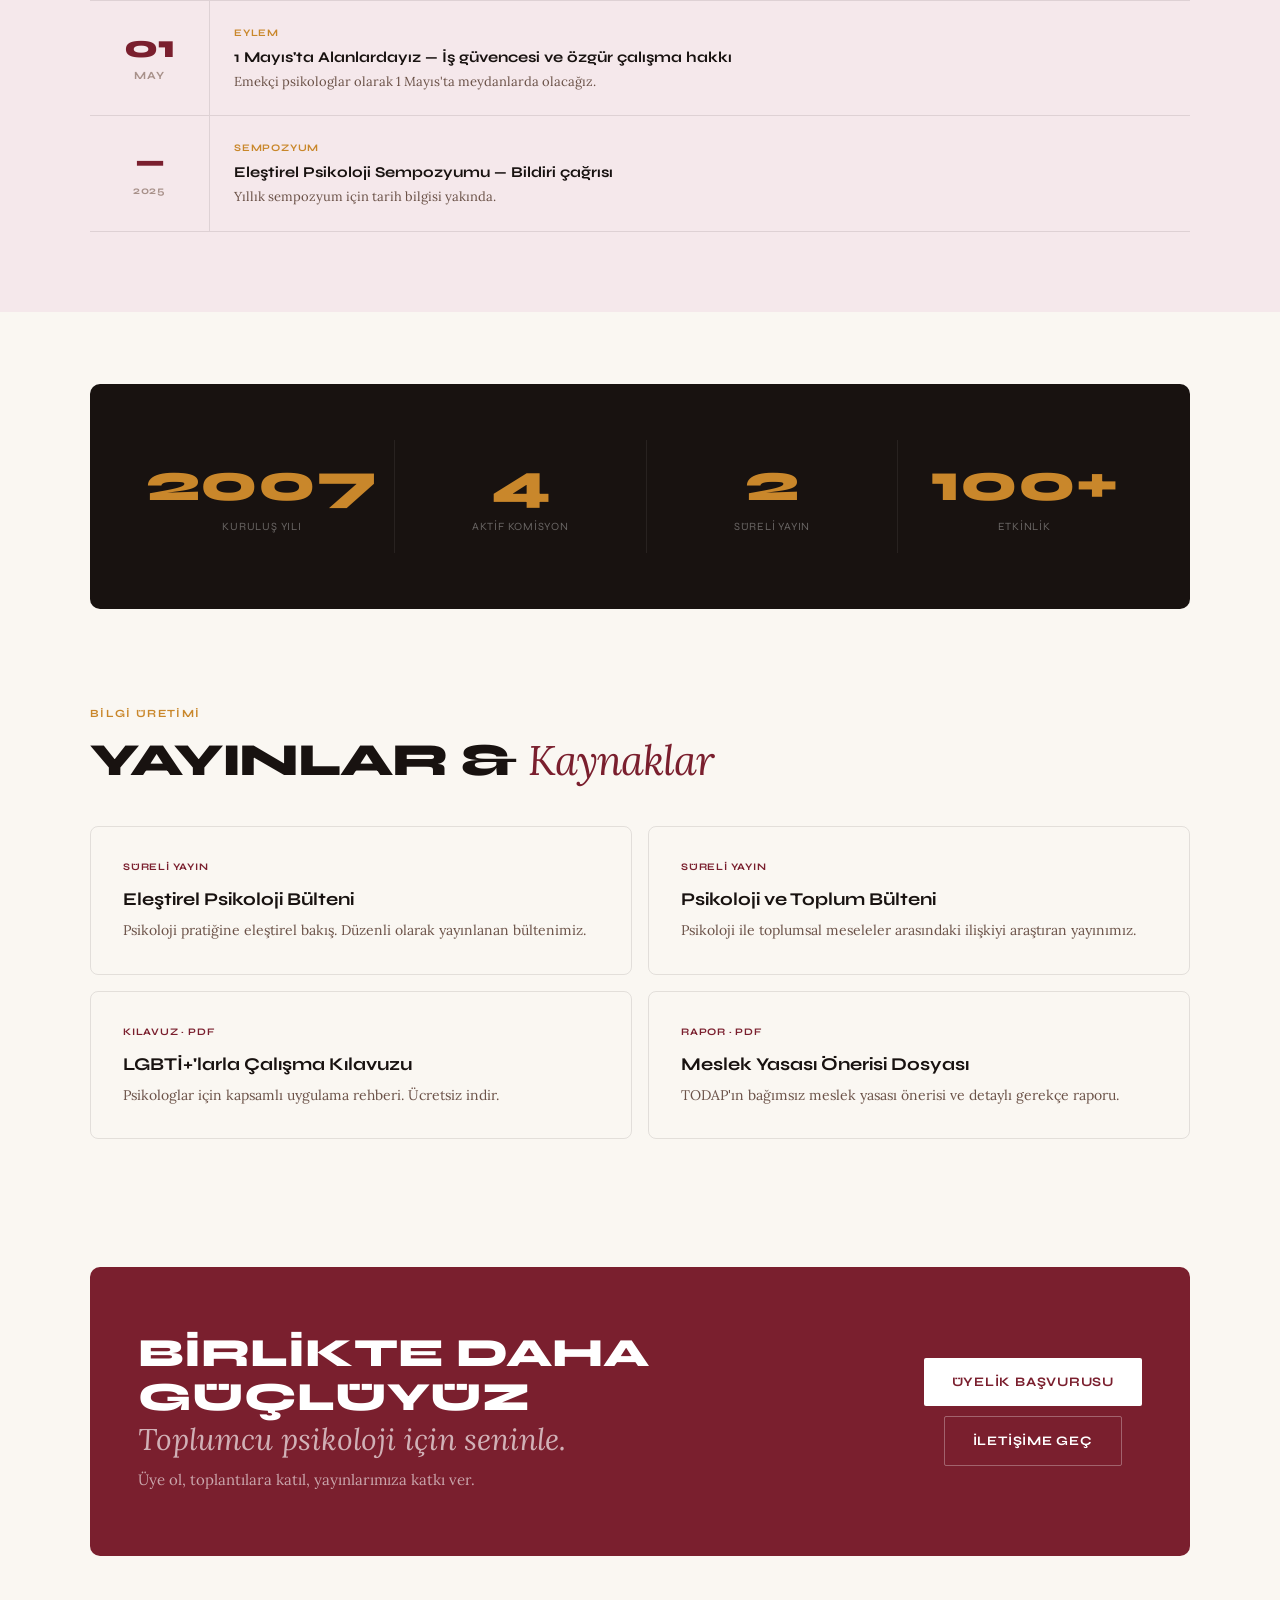
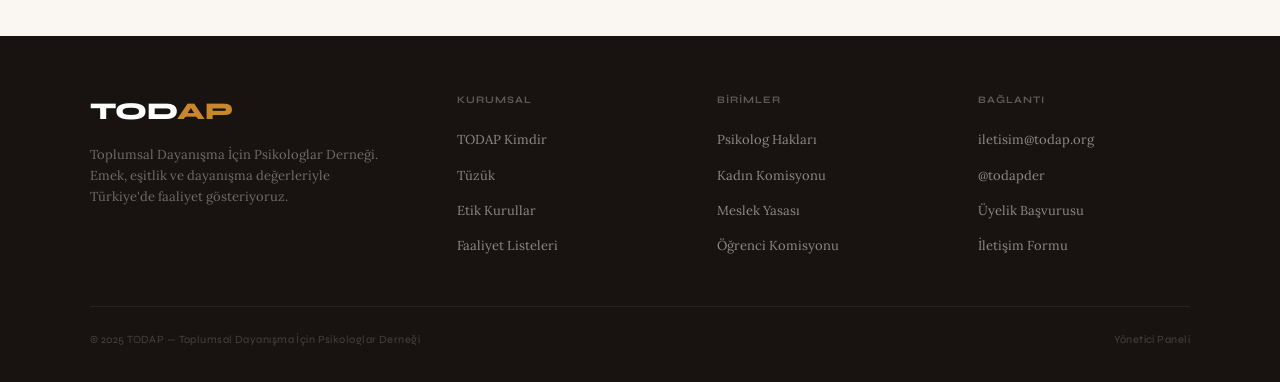
==== commit d8006426: "fix hero3" ====
--- a/index.html
+++ b/index.html
@@ -207,7 +207,7 @@
     <div class="hi">
       <div class="ho">Toplumsal Dayanışma İçin Psikologlar Derneği · Türkiye</div>
       
-      <h1 class="hero-h">Psikoloji için<br><span class="il">Emek, Eşitlik ve Dayanışma</span></h1>
+      <!--<h1 class="hero-h">Psikoloji için<br>--><span class="il">Emek, Eşitlik ve Dayanışma</span></h1>
       <div class="hb">
         <p class="hd">Emek, eşitlik ve kolektif mücadele temelinde hareket eden psikologların derneği.</p>
         <div class="hbtns">
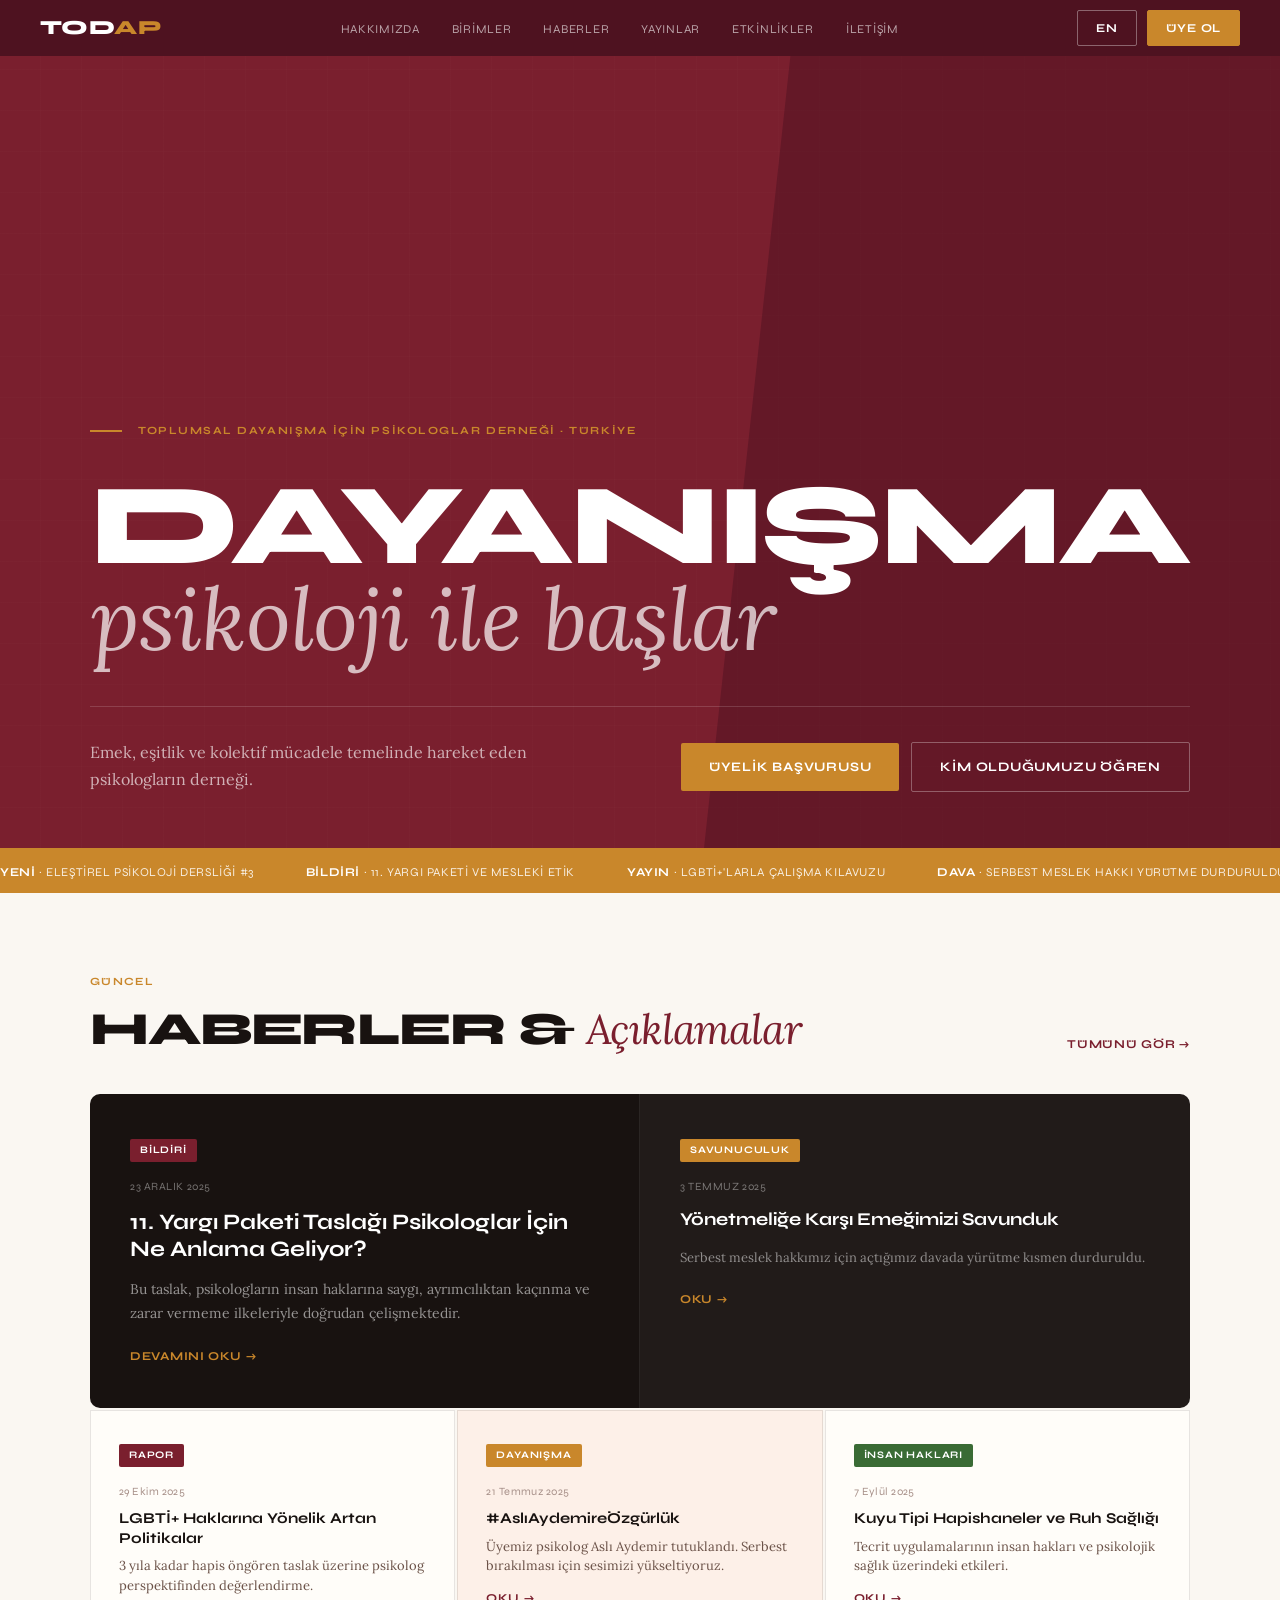
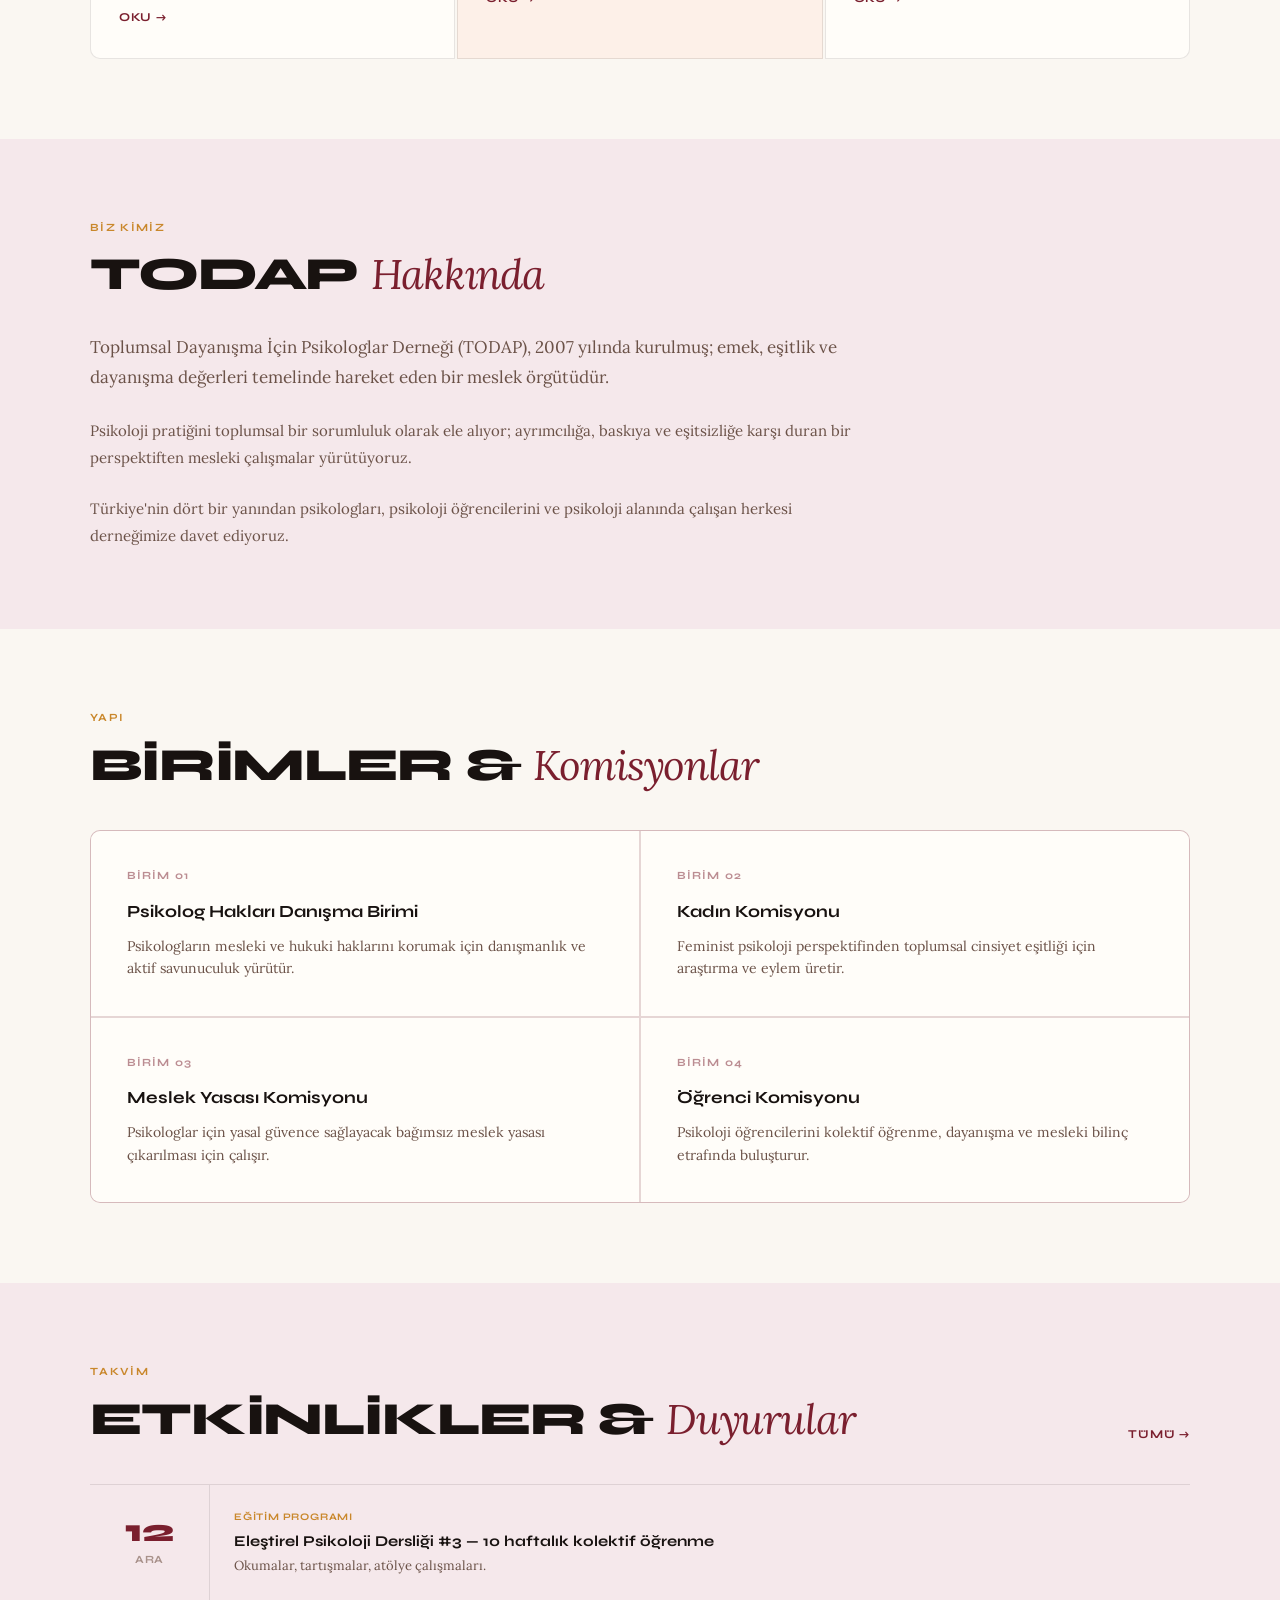
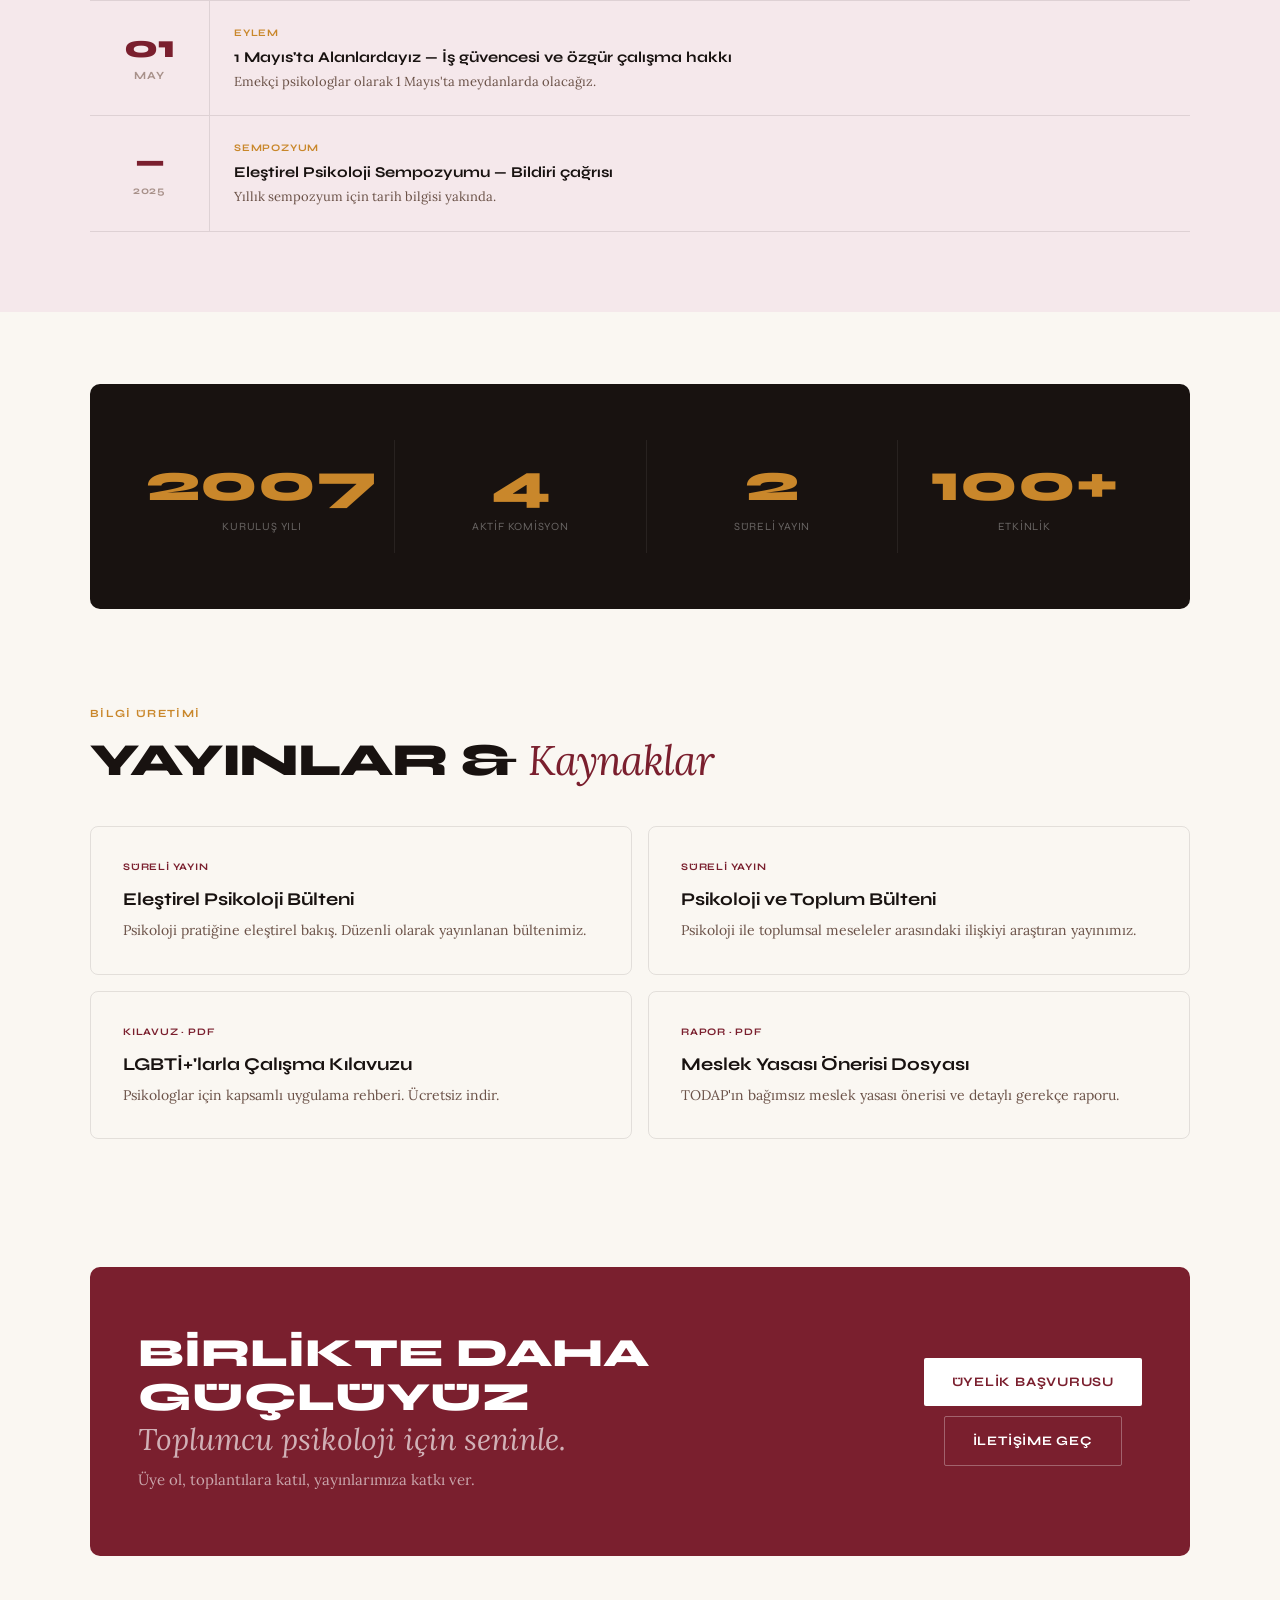
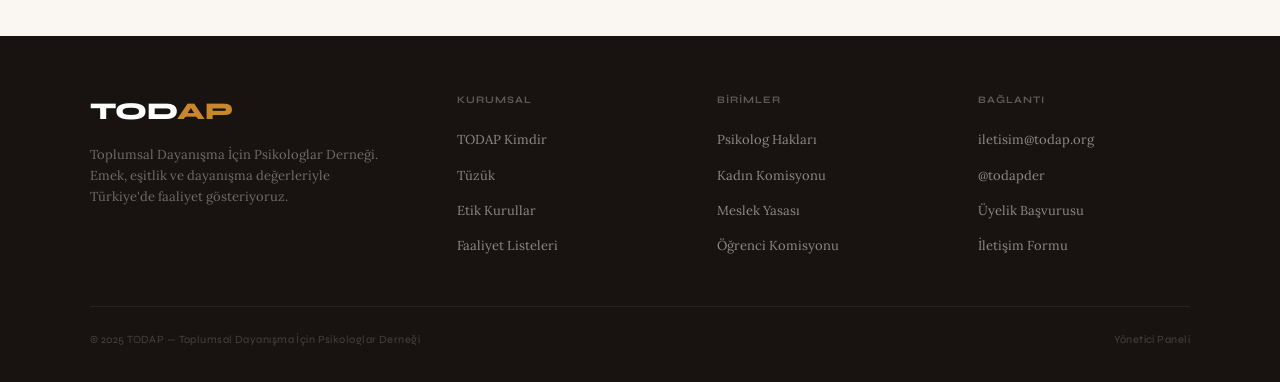
==== commit 91d49d18: "fix hero withdrawn" ====
--- a/index.html
+++ b/index.html
@@ -207,7 +207,7 @@
     <div class="hi">
       <div class="ho">Toplumsal Dayanışma İçin Psikologlar Derneği · Türkiye</div>
       
-      <!--<h1 class="hero-h">Psikoloji için<br>--><span class="il">Emek, Eşitlik ve Dayanışma</span></h1>
+      <h1 class="hero-h">Dayanışma<br><span class="il">psikoloji ile başlar</span></h1>
       <div class="hb">
         <p class="hd">Emek, eşitlik ve kolektif mücadele temelinde hareket eden psikologların derneği.</p>
         <div class="hbtns">
